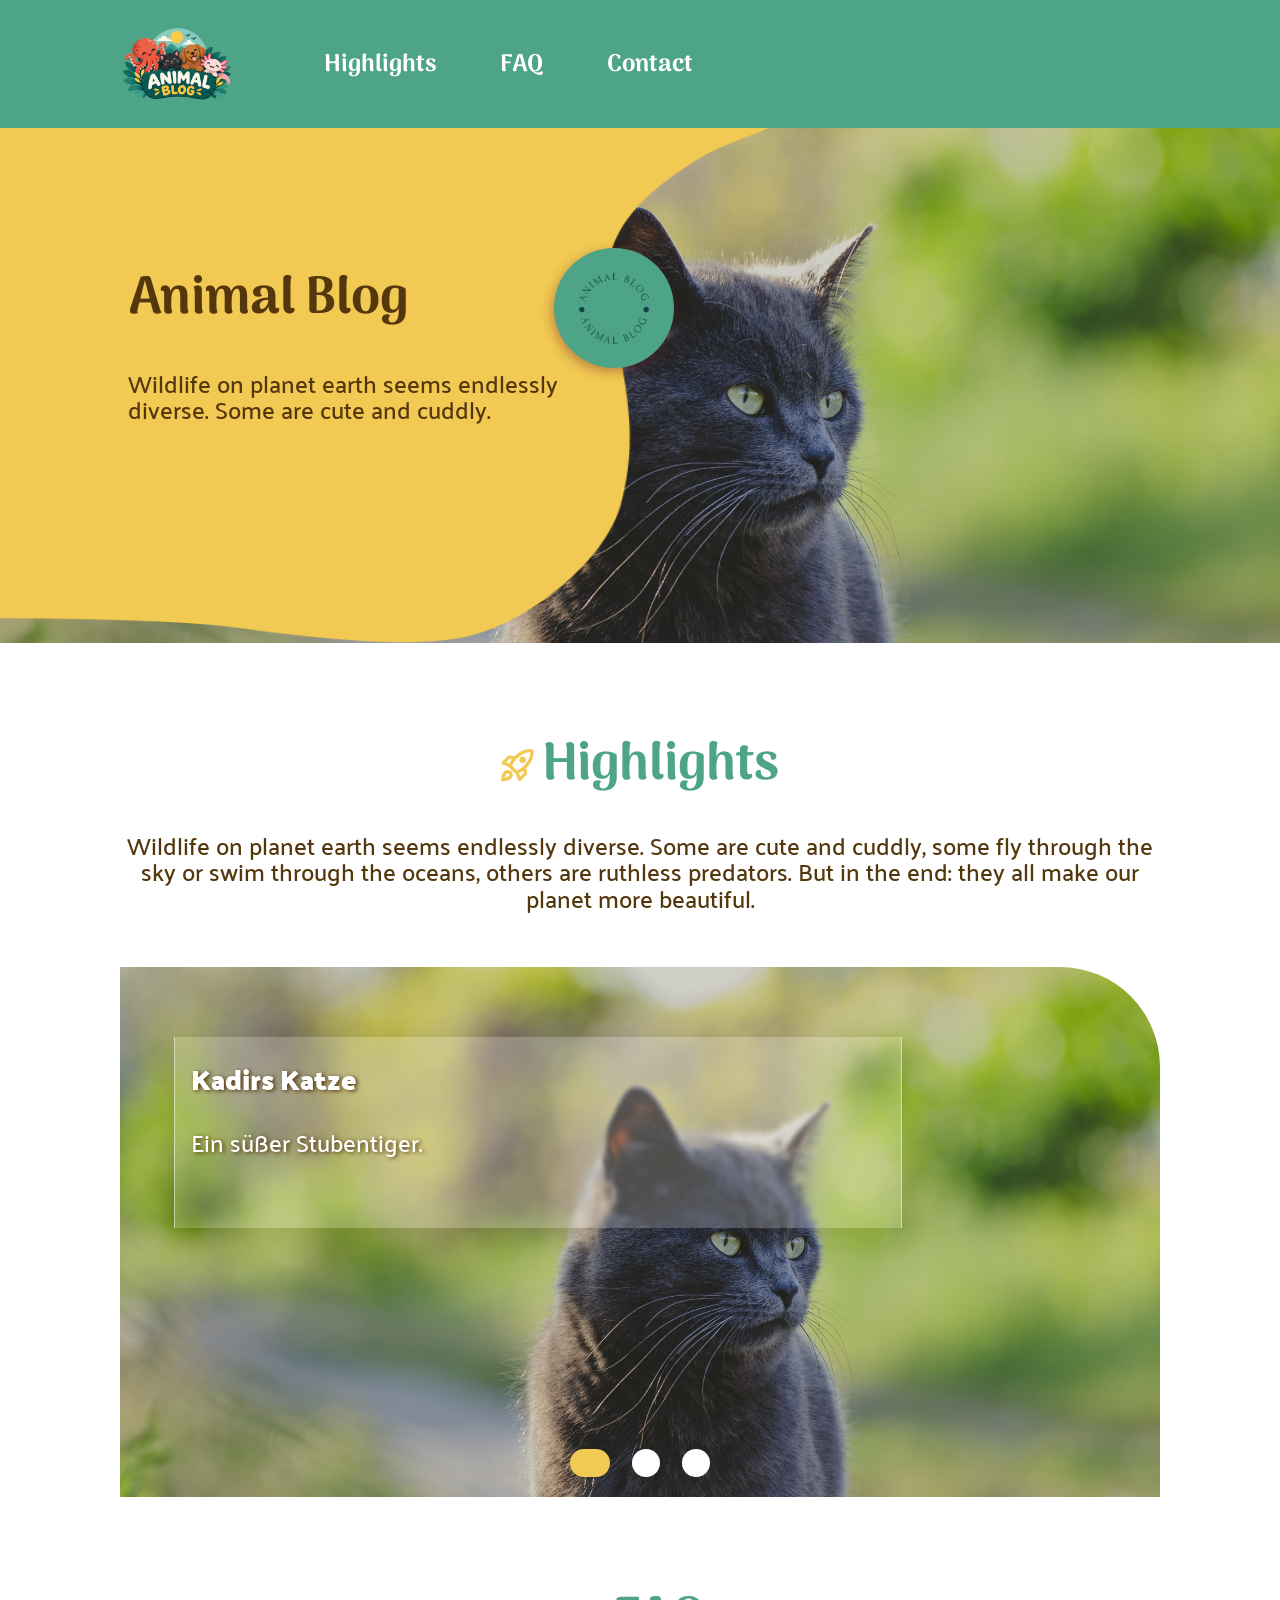
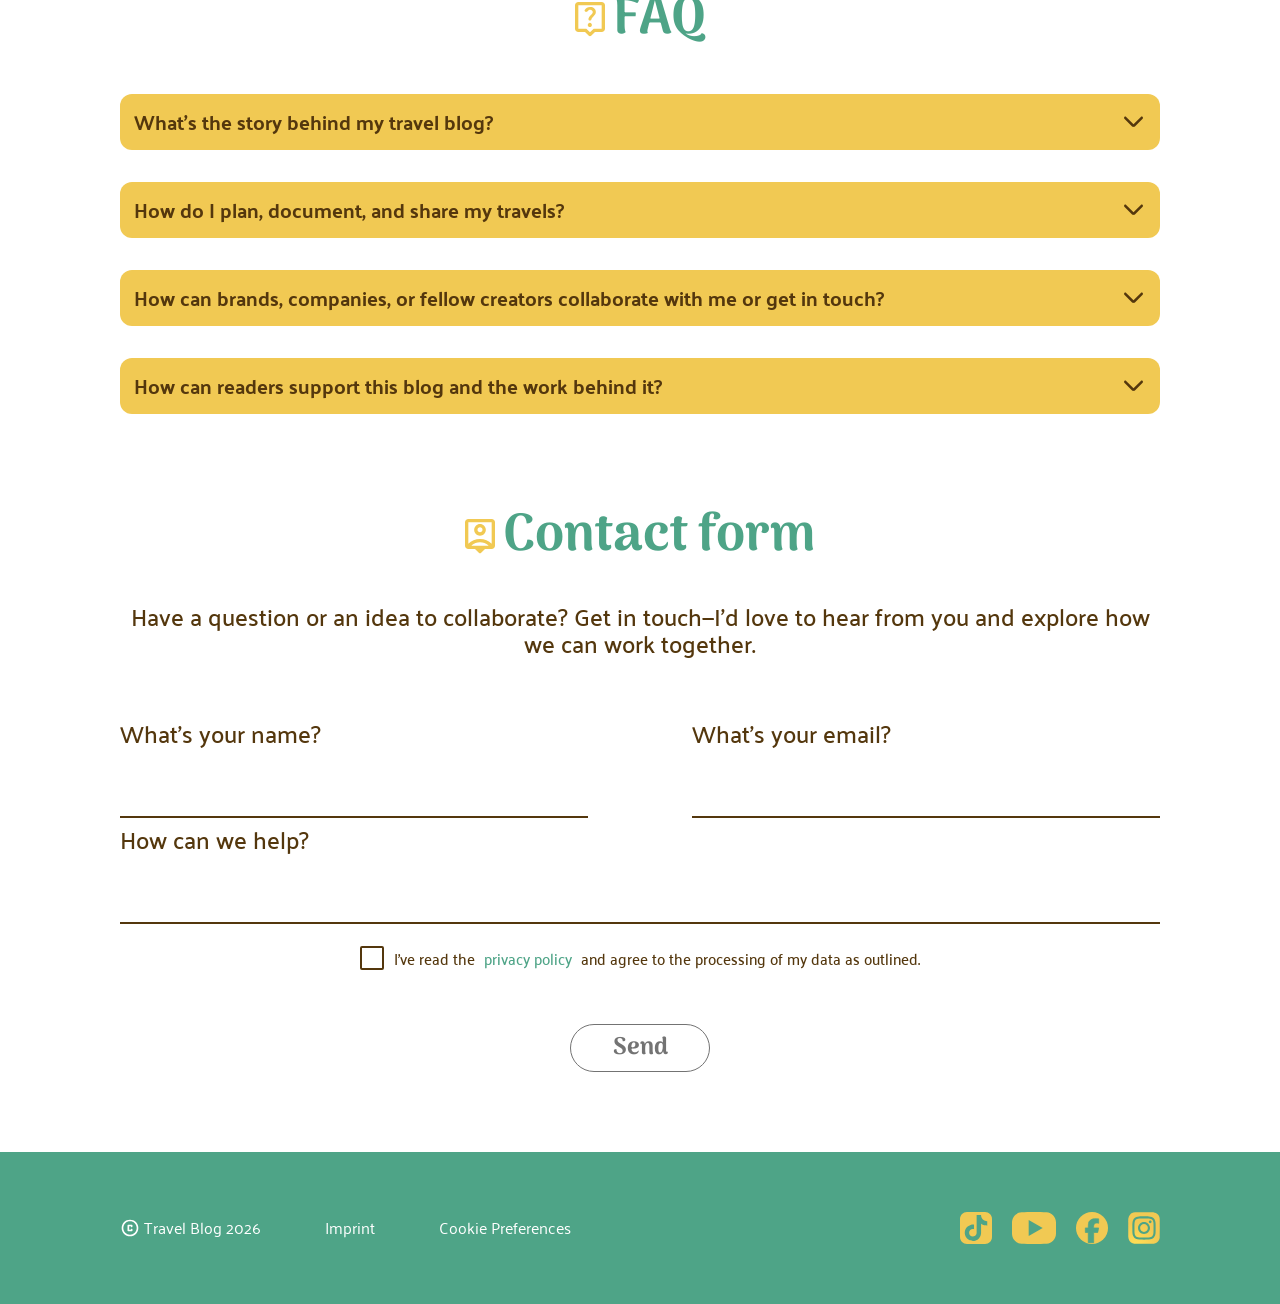
==== index.html @ d35c14b1 "The finished version of the hero section" ====
<!doctype html>
<html lang="en">

<head>
    <meta charset="UTF-8" />
    <meta name="viewport" content="width=device-width, initial-scale=1.0" />
    <title>Animal Blog</title>

    <link rel="stylesheet" href="./css/style.css" />
</head>

<body>
    <header class="site-header">
        <a href="./index.html"><img src="./assets/icons/animal_blog_logo.png" alt="animal_blog_logo" /></a>
        <ul class="header-nav">
            <li class="hover-highlights">
                <a href="#highlights">Highlights</a>
                <img src="./assets/icons/mainheaderhover1.svg" alt="" class="nav-hover-image" />
            </li>
            <li class="hover-faq">
                <a href="#faq">FAQ</a>
                <img src="./assets/icons/mainheaderhover2.svg" alt="" class="nav-hover-image" />
            </li>
            <li class="hover-contact">
                <a href="#contact">Contact</a>
                <img src="./assets/icons/mainheaderhover3.svg" alt="" class="nav-hover-image" />
            </li>
        </ul>
    </header>

   <!-- ==========================================================
   Hero Section (Kapadokya Yazısı ve Katman Düzenlemesi)
   ========================================================== -->
<section class="hero-section">
    <!-- En arka katman: Kedi resmi -->
    <div class="hero-background-image" aria-hidden="true"></div>
    
    <!-- Orta katman: Sarı dalga şekli (Yol hatası giderildi, nokta eklendi) -->
    <img class="hero-shape" src="./assets/icons/vector-16.png" alt="" aria-hidden="true" />

    <!-- Ön katman: Sarı alanın üstüne gelecek Kapadokya Başlık ve Açıklaması -->
    <div class="hero-text">
        <h1 class="hero-title">Animal Blog</h1>
        <p class="hero-description">
          Wildlife on planet earth seems endlessly diverse. Some are cute and cuddly.
        </p>
    </div>

    <div class="hero-badge">
        <img src="./assets/icons/animal-logo-neu.png" alt="Animal Blog" class="badge-logo" />
    </div>
</section>


    <main>
        <section class="slider-section" id="highlights">
            <section class="section-heading">
                <img src="./assets/icons/rocket_launch.svg" alt="Rocket launch icon" />
                <h2>Highlights</h2>
            </section>
            <p>
                Wildlife on planet earth seems endlessly diverse. Some are
                cute and cuddly, some fly through the sky or swim through
                the oceans, others are ruthless predators. But in the end:
                they all make our planet more beautiful.
            </p>
            <section class="slider-image-wrapper">
                <div class="slider">
                    <input type="radio" name="slider" value="kadir" checked />
                    <input type="radio" name="slider" value="paloma" />
                    <input type="radio" name="slider" value="tolga" />

                    <div class="slider-wrapper">
                        <div class="slider-element element-kadir">
                            <img src="./assets/images/cat-landing.jpg" alt="Picture of a cat" />
                            <div class="slider-text-overlay">
                                <h3>Kadirs Katze</h3>
                                <p>Ein süßer Stubentiger.</p>
                            </div>
                        </div>
                        <div class="slider-element element-paloma">
                            <a href="./paloma.html"><img src="./assets/images/octopus-landing.jpg" alt="Picture of an octopus" /></a>
                            <div class="slider-text-overlay">
                                <h3>Palomas Oktopus</h3>
                                <p>Acht Arme voller Persönlichkeit.</p>
                            </div>
                        </div>
                        <div class="slider-element element-tolga">
                            <img src="./assets/images/dog-landing.jpg" alt="Picture of a dog" />
                            <div class="slider-text-overlay">
                                <h3>Tolgas Hund</h3>
                                <p>
                                    Bester Freund des Menschen.
                                    (Platzhalter, du darfst ein anderes Tier
                                    nehmen :D
                                </p>
                            </div>
                        </div>
                    </div>
                </div>
            </section>
        </section>

        <section class="faq-section" id="faq">
            <div class="section-heading">
                <img src="./assets/icons/live_help.svg" alt="FAQ icon" />
                <h2>FAQ</h2>
            </div>
            <div class="faq-summary">
            <details>
                <summary>What’s the story behind my travel blog?</summary>
                <p>Lorem ipsum dolor sit amet consectetur. Egestas a enim vestibulum malesuada.</p>
            </details>

            <details>
                <summary>How do I plan, document, and share my travels?</summary>
                <p>Lorem ipsum dolor sit amet consectetur. Egestas a enim vestibulum malesuada.</p>
            </details>

            <details>
                <summary>How can brands, companies, or fellow creators collaborate with me or get in touch?</summary>
                <p>Lorem ipsum dolor sit amet consectetur. Egestas a enim vestibulum malesuada.</p>
            </details>

            <details>
                <summary>How can readers support this blog and the work behind it?</summary>
                <p>Lorem ipsum dolor sit amet consectetur. Egestas a enim vestibulum malesuada.</p>
            </details>
            </div>
        </section>

        <section class="contact-section" id="contact">
            <section class="section-heading">
                <img src="./assets/icons/person_pin.svg" alt="Rocket launch icon" />
                <h2>Contact form</h2>
            </section>
            <p>
                Have a question or an idea to collaborate? Get in touch—I’d
                love to hear from you and explore how we can work together.
            </p>

            <form class="form">
                <section class="form-neighbours">
                    <div>
                        <label for="name">What's your name?</label>
                        <input id="name" />
                    </div>

                    <div>
                        <label for="email">What's your email?</label>
                        <input id="email" />
                    </div>
                </section>

                <label for="message">How can we help?</label>
                <input id="message" class="message" />

                <div class="checkbox">
                    <input type="checkbox" id="privacy-policy" name="privacy-policy" value="privacy policy" />
                    <label for="privacy-policy">I've read the <a href="">privacy policy</a> and
                        agree to the processing of my data as
                        outlined.</label>
                </div>
                <div class="btn-wrapper btn-form">
                    <button class="btn-default">Send</button>
                </div>
            </form>
        </section>
    </main>

    <footer>
        <div class="green-footer">
            <div class="green-left">
                <p>Imprint</p>
                <p>Cookie Preferences</p>
                <div class="copyright-icon">
                    <img src="./assets/icons/copyright.svg" alt="">
                    <p>Travel Blog 2026</p>
                </div>
            </div>
            <div class="socials-footer">
                <a href="https://www.tiktok.com" target="_blank" rel="noopener noreferrer"><img src="./assets/icons/social_tiktok.svg" alt="TikTok"></a>
                <a href="https://www.youtube.com" target="_blank" rel="noopener noreferrer"><img src="./assets/icons/social_yt.svg" alt="YouTube"></a>
                <a href="https://www.facebook.com" target="_blank" rel="noopener noreferrer"><img src="./assets/icons/social_fb.svg" alt="Facebook"></a>
                <a href="https://www.instagram.com" target="_blank" rel="noopener noreferrer"><img src="./assets/icons/social_ig.svg" alt="Instagram"></a>
        </div>
        </div>
                <div class="yellow-footer">
            <a href="/index.html">
                <img src="./assets/icons/Home_green.svg" alt="home_green" />
            </a>
            <a href="#highlights">
                <img src="./assets/icons/rocket_launch_green.svg" alt="rocket_launch_green" />
            </a>
            <a href="#faq">
                <img src="./assets/icons/live_help_green.svg" alt="live_help_green" />
            </a>
            <a href="#contact">
                <img src="./assets/icons/person_pin_green.svg" alt="person_pin_green" />
            </a>
        </div>
    </footer>
</body>

</html>
---- css/style.css ----
/* ==========================================================
   Fonts
   ========================================================== */

/* arima-regular - latin */
@font-face {
    font-display: swap;
    /* Check https://developer.mozilla.org/en-US/docs/Web/CSS/@font-face/font-display for other options. */
    font-family: "Arima";
    font-style: normal;
    font-weight: 400;
    src: url("/assets/fonts/arima-v7-latin-regular.woff2") format("woff2");
    /* Chrome 36+, Opera 23+, Firefox 39+, Safari 12+, iOS 10+ */
}

/* arima-700 - latin */
@font-face {
    font-display: swap;
    /* Check https://developer.mozilla.org/en-US/docs/Web/CSS/@font-face/font-display for other options. */
    font-family: "Arima";
    font-style: normal;
    font-weight: 700;
    src: url("/assets/fonts/arima-v7-latin-700.woff2") format("woff2");
    /* Chrome 36+, Opera 23+, Firefox 39+, Safari 12+, iOS 10+ */
}

/* palanquin-dark-regular - latin */
@font-face {
    font-display: swap;
    /* Check https://developer.mozilla.org/en-US/docs/Web/CSS/@font-face/font-display for other options. */
    font-family: "Palanquin Dark";
    font-style: normal;
    font-weight: 400;
    src: url("/assets/fonts/palanquin-dark-v17-latin-regular.woff2") format("woff2");
    /* Chrome 36+, Opera 23+, Firefox 39+, Safari 12+, iOS 10+ */
}

/* palanquin-dark-700 - latin */
@font-face {
    font-display: swap;
    /* Check https://developer.mozilla.org/en-US/docs/Web/CSS/@font-face/font-display for other options. */
    font-family: "Palanquin Dark";
    font-style: normal;
    font-weight: 700;
    src: url("/assets/fonts/palanquin-dark-v17-latin-700.woff2") format("woff2");
    /* Chrome 36+, Opera 23+, Firefox 39+, Safari 12+, iOS 10+ */
}

/* palanquin-regular - latin */
@font-face {
    font-display: swap;
    /* Check https://developer.mozilla.org/en-US/docs/Web/CSS/@font-face/font-display for other options. */
    font-family: "Palanquin";
    font-style: normal;
    font-weight: 400;
    src: url("/assets/fonts/palanquin-v17-latin-regular.woff2") format("woff2");
    /* Chrome 36+, Opera 23+, Firefox 39+, Safari 12+, iOS 10+ */
}

/* palanquin-500 - latin */
@font-face {
    font-display: swap;
    /* Check https://developer.mozilla.org/en-US/docs/Web/CSS/@font-face/font-display for other options. */
    font-family: "Palanquin";
    font-style: normal;
    font-weight: 500;
    src: url("/assets/fonts/palanquin-v17-latin-500.woff2") format("woff2");
    /* Chrome 36+, Opera 23+, Firefox 39+, Safari 12+, iOS 10+ */
}

/* palanquin-700 - latin */
@font-face {
    font-display: swap;
    /* Check https://developer.mozilla.org/en-US/docs/Web/CSS/@font-face/font-display for other options. */
    font-family: "Palanquin";
    font-style: normal;
    font-weight: 700;
    src: url("/assets/fonts/palanquin-v17-latin-700.woff2") format("woff2");
    /* Chrome 36+, Opera 23+, Firefox 39+, Safari 12+, iOS 10+ */
}

/* ==========================================================
   CSS for all
   ========================================================== */
:root {
    /* Colours */
    --primary-yellow: rgba(241, 201, 83, 1);
    --primary-green: rgba(78, 164, 135, 1);
    --secondary-brown: rgba(84, 55, 13, 1);
    --secondary-light: rgb(255, 255, 255);
    --secondary-grey: rgba(115, 115, 115, 1);

    /* Fontsizes */
    --h2-mobile: 40px;
    --h3-mobile: 28px;
    --l-mobile: 24px;
    --m-mobile: 20px;
    --s-mobile: 15px;

    --h2-desktop: 52px;

    /* Font faces */
    --h2: Arima;
    --h3: Palanquin Dark;
    --p: Palanquin;

    /* Spacing (delete when not used in end */
    --spacing-xs: 4px;
    --spacing-sm: 8px;
    --spacing-md: 16px;
    --spacing-lg: 24px;
    --spacing-xl: 48px;
}

* {
    box-sizing: border-box;
    margin: 0;
}

html {
    scroll-behavior: smooth;
}

main {
    margin-inline: var(--spacing-md);

    display: flex;
    flex-direction: column;

    max-width: 1440px;
}

/* ==========================================================
   Header Section Tolga
   ========================================================== */
.site-header>a {
    display: flex;
}

.site-header {
    display: flex;
    justify-content: center;
    height: 70px;
    background-color: var(--primary-green);
    padding: 7px 0;
}

.site-header>a>img {
    height: 56px;
}

.header-nav {
    display: none;
}

.header-nav a {
    color: white;
    font-family: var(--h2);
    font-size: var(--l-mobile);
    font-weight: 700;
    text-decoration: none;
}

/* ==========================================================
   Reusable CSS
   ========================================================== */
.section-heading {
    display: flex;
    justify-content: center;
    gap: var(--spacing-sm);

    width: 100%;
    padding-top: 80px;
}

.section-heading h2 {
    font-family: var(--h2);
    font-size: var(--h2-mobile);
    color: var(--primary-green);
}

.btn-default {
    background-color: var(--primary-green);
    height: 48px;

    color: var(--primary-yellow);
    font-family: var(--h2);
    font-size: var(--l-mobile);
    font-weight: 700;
    letter-spacing: 5%;

    border-radius: 40px;
    border: none;
    padding: 0 20px;

    cursor: pointer;
}

/* ==========================================================
   Hero Section Kadir
   ========================================================== */

.hero-section {
    position: relative;
    height: 300px;
    /* Mobilde çok yüksek olmaması için düşürüldü */
    margin-inline: auto;
    overflow: hidden;
    background-color: #f4f4f4;
    /* Resim yüklenene kadar görünürlük testi için gri arka plan */
}

.hero-background-image {
    position: absolute;
    inset: 0;
    background: url('../assets/images/cat-landing.jpg') center / cover no-repeat;
    /* Yol güncellendi */
    z-index: 1;
}

.hero-badge {
    position: absolute;
    top: 50%;
    /* Mobilde dikeyde tam ortalamak için */
    left: 50%;
    /* Mobilde yatayda tam ortalamak için */
    transform: translate(-50%, -50%);
    width: 140px;
    /* Biraz daha belirgin yapıldı */
    height: 140px;
    background-color: var(--primary-green);
    border-radius: 50%;
    display: flex;
    justify-content: center;
    align-items: center;
    box-shadow: -2px 4px 10.8px 0px rgba(0, 0, 0, 0.2);
    z-index: 10;
}

.hero-shape {
    position: absolute;
   
    width: 60%;
    height: 100%;
    z-index: 2;
}


.hero-text {
    display: none;
    /* Mobilde gizli kalma kuralı korundu */
    position: absolute;
    top: 27%;
    /* Yukarıdan hizalama ölçüsü */
    left: 7%;
    /* Soldan hizalama ölçüsü */
    width: 28%;
    /* Genişlik ölçüsü */
    z-index: 5;
    /* z-index: 2 değeri, sarı şeklin (z-index: 1) üstüne çıkması için 5 yapıldı */
}

.hero-title {
    font-family: var(--h2);
    font-size: clamp(28px, 3.6vw, var(--h2-desktop));
    font-weight: 700;
    color: var(--secondary-brown);
}

.hero-description {
    font-family: var(--p);
    font-size: clamp(14px, 1.94vw, 28px);
    font-weight: 500;
    line-height: 110%;
    color: var(--secondary-brown);
}

.hero-badge {
    position: absolute;
    top: 140px;
    left: 45%;
    transform: translate(-50%, -50%);
    width: 120px;
    height: 120px;
    background-color: var(--primary-green);
    border-radius: 50%;
    display: flex;
    justify-content: center;
    align-items: center;
    box-shadow: -2px 4px 10.8px 0px rgba(116, 33, 40, 0.4);
    z-index: 10;
}

.badge-logo {
    position: absolute;
    width: 65%;
    /* %31 çok küçüktü, kutuyu güzel kaplasın diye %65 yapıldı */
    height: 65%;
    /* Logonun basık durmaması için yükseklik eşitlendi */
    object-fit: contain;
    /* Logonun sünmesi/bozulması engellendi */
    border-radius: 50%;
    mix-blend-mode: multiply;

    animation-name: animaldrehen;
    animation-duration: 75s;
    animation-iteration-count: infinite;
    animation-timing-function: linear;
}

@keyframes animaldrehen {
    from {
        transform: rotate(0deg);
    }

    to {
        transform: rotate(360deg);
    }
}

/* ==========================================================
   Hero Section Kadir ENDE
   ========================================================== */



/* ==========================================================
   Slider Section
   ========================================================== */
.slider-section>p {
    display: none;
}

.slider-section {
    display: flex;
    flex-direction: column;
    gap: 32px;
}

.slider-image-wrapper {
    position: relative;
}

.slider {
    position: relative;

    width: 100%;
    height: 530px;

    display: flex;
    justify-content: center;
    align-items: flex-end;
    gap: 22px;

    overflow: hidden;
}

.slider input {
    z-index: 2;

    appearance: none;
    -webkit-appearance: none;
    width: 28px;
    height: 28px;
    border-radius: 50%;
    background-color: var(--secondary-light);
    cursor: pointer;

    margin-bottom: 20px;
}

.slider input:checked {
    background-color: var(--primary-yellow);
    width: 40px;
    border-radius: 20px;
}

.slider-wrapper {
    width: 300%;
    height: 100%;

    position: absolute;
    display: flex;

    transition: all 1s ease-in-out;
}

.slider-element {
    position: relative;

    width: calc(100% / 3);
    height: 100%;
}

.slider-text-overlay {
    margin: var(--spacing-md);

    position: absolute;
    top: 80px;
    left: 0;
    right: 0;
    padding: 16px;
    z-index: 2;

    background: rgba(255, 255, 255, 0.2);
    box-shadow: 0 4px 30px rgba(0, 0, 0, 0.1);
    backdrop-filter: blur(2px);
    -webkit-backdrop-filter: blur(2px);
    border-inline: solid 1px rgba(255, 255, 255, 0.5);

    color: var(--secondary-light);
    text-shadow: 2px 1px 4px var(--secondary-brown);
}

.slider-text-overlay h3 {
    font-family: var(--h3);
    font-size: var(--h3-mobile);
}

.slider-text-overlay p {
    font-family: var(--p);
    font-size: var(--m-mobile);
}

.slider-element img {
    width: 100%;
    height: 100%;
    object-fit: cover;
    display: block;

    border-top-right-radius: 100px;
}

.slider input[value="paloma"]:checked~.slider-wrapper {
    transform: translateX(0);
}

.slider input[value="kadir"]:checked~.slider-wrapper {
    transform: translateX(calc(100% / 3));
}

.slider input[value="tolga"]:checked~.slider-wrapper {
    transform: translateX(calc(-100% / 3));
}

/* ==========================================================
   FAQ Section Tolga
   ========================================================== */

.faq-section {
    display: flex;
    flex-direction: column;
    justify-content: space-between;
    gap: 32px;
}

.faq-summary {
    display: flex;
    flex-direction: column;
    gap: var(--spacing-md);
}

.faq-summary details {
    padding: 16px 14px;
    border-radius: 12px;
    background: var(--primary-yellow);
    font-family: var(--p);
}

.faq-summary summary {
    display: flex;
    justify-content: space-between;
    gap: 8px;
    cursor: pointer;
    list-style: none;
    color: var(--secondary-brown);
    font-size: 16px;
    font-weight: 700;
    line-height: 120%;
}

.faq-section summary::after {
    content: "";
    display: block;
    flex-shrink: 0;
    width: 24px;
    height: 24px;
    background: url("/assets/icons/arrow_forward_ios.svg") no-repeat center;
    transform: rotate(180deg);
    transition: 0.5s;
}

.faq-section details[open] summary::after {
    transform: none;
}

.faq-section p {
    margin: 8px 0;
    padding: 4px 10px;
    border-radius: 5px;
    background: white;
    color: var(--secondary-brown);
    font-size: 16px;
    font-weight: 500;
    line-height: 120%;
}

/* ==========================================================
   Contact form Section
   ========================================================== */
.contact-section p {
    display: none;
}

.form {
    position: relative;
    display: flex;
    flex-direction: column;

    margin-bottom: 80px;
}

.form label {
    display: block;

    color: var(--secondary-brown);
    font-family: var(--p);
    font-size: var(--l-mobile);
    font-weight: 500;
}

.form input {
    width: 100%;
    padding: 10px;
    box-sizing: border-box;
    background: none;
    outline: none;
    resize: none;
    border: 0;
    transition: all 0.3s;
    border-bottom: 2px solid var(--secondary-brown);

    color: var(--primary-green);
    font-family: var(--p);
    font-size: var(--l-mobile);
    font-weight: 500;
}

.form input.message {
    font-weight: 400;
}

.checkbox {
    display: flex;
    align-items: flex-start;
    gap: 10px;
    padding: 20px 0;
}

.checkbox input[type="checkbox"] {
    appearance: none;
    -webkit-appearance: none;

    position: relative;

    width: 20px;
    height: 20px;
    border: 2px solid var(--secondary-brown);
    border-radius: 2px;
    flex-shrink: 0;
    cursor: pointer;

    margin-top: 2px;
}

.checkbox label {
    font-family: var(--p);
    font-size: var(--s-mobile);
    color: var(--secondary-brown);
    line-height: 1.5;
}

.checkbox label a {
    color: var(--primary-green);
    text-decoration: none;
    padding-inline: 5px;
}

.checkbox input:hover {
    background-color: var(--primary-yellow);
}

.checkbox input:checked {
    background-color: var(--primary-green);
    border: none;
}

.checkbox input[type="checkbox"]:checked::after {
    content: "";
    position: absolute;
    left: 5px;
    top: 2px;
    width: 6px;
    height: 11px;
    border: solid var(--primary-yellow);
    border-width: 0 2px 2px 0;
    transform: rotate(45deg);
}

.btn-wrapper {
    display: flex;
    justify-content: center;
}

.btn-wrapper button {
    width: 140px;
}

.form:not(:has(#privacy-policy:checked)) button {
    background-color: white;
    color: var(--secondary-grey);
    border: 1px solid var(--secondary-grey);
    text-shadow: none;
    box-shadow: none;

    pointer-events: none;
}

.form button:hover {
    text-shadow: -2px 2px 4px rgba(0, 0, 0, 0.25);
    box-shadow: 0 4px 4px rgba(78, 164, 135, 0.3);
}

/* ==========================================================
   Footer Section Tolga
   ========================================================== */
footer {
    padding-bottom: 90px;
}

.green-footer {
    display: flex;
    justify-content: space-between;
    align-items: end;
    gap: 16px;
    min-height: 134px;
    padding: 30px var(--spacing-lg);
    background-color: var(--primary-green);
    color: white;
    font-family: var(--p);
    font-size: 16px;
    font-weight: 400;
    line-height: 120%;
}

.green-left {
    display: flex;
    flex-direction: column;
    gap: 8px;
}

.copyright-icon {
    display: flex;
    gap: 4px;
}

.socials-footer {
    display: flex;
    flex-shrink: 0;
    gap: 16px;
    height: var(--l-mobile);
}

.yellow-footer {
    position: fixed;
    bottom: 0;
    left: 0;
    right: 0;
    z-index: 10;
    display: flex;
    justify-content: space-between;
    align-items: center;
    gap: 8px;
    height: 90px;
    padding: var(--spacing-lg) 25px;
    background-color: var(--primary-yellow);
}

.yellow-footer img {
    width: 40px;
}

/* ==========================================================
   Mediaqueries
   ========================================================== */

@media (min-width: 788px) {
    main {
        padding-inline: 120px;
    }

    .section-heading h2 {
        font-size: var(--h2-desktop);
    }


    .site-header {
        justify-content: flex-start;
        align-items: center;
        gap: clamp(2rem, 7vw, 6.25rem);
        height: 128px;
        padding: 7px min(10vw, 120px);
    }

    .site-header>a>img {
        height: clamp(3.5rem, 6vw, 4.75rem);
    }

    .header-nav {
        display: flex;
        align-self: center;
        gap: clamp(1.5rem, 5vw, 4.5rem);
        padding: 0;
        list-style: none;
    }

    .header-nav a {
        display: block;
        font-size: clamp(1.125rem, 2vw, 1.5rem);
    }

    .header-nav a:active {
        color: var(--primary-yellow);
    }

    .header-nav li {
        position: relative;
    }

    .nav-hover-image {
        display: none;
        position: absolute;
        width: 100%;
        pointer-events: none;
    }

    .hover-highlights .nav-hover-image {
        top: 50%;
        left: 0;
    }

    .hover-faq .nav-hover-image {
        top: 70%;
        left: 0;
    }

    .hover-contact .nav-hover-image {
        top: 70%;
        left: 0;
    }


    .header-nav li:hover .nav-hover-image {
        display: block;
    }

    .slider-section {
        gap: 0;
    }

    .slider-section p,
    .contact-section p {
        display: block;

        margin: 24px 0 56px;

        font-family: var(--p);
        font-size: var(--l-mobile);
        font-weight: 500;
        text-align: center;
        line-height: 110.00000000000001%;
        color: var(--secondary-brown);
    }

    .slider-text-overlay {
        width: 70%;
        top: 54px;
        left: 38px;
    }

    .slider-text-overlay p {
        color: var(--secondary-light);
        text-align: start;
    }

    .faq-summary {
        gap: 32px;
    }

    .faq-summary summary {
        width: 100%;
        font-size: 20px;
    }

    .form-neighbours {
        display: flex;
        gap: 10%;
    }

    .form-neighbours div {
        width: 45%;

        flex: 1;
    }

    .form label {
        padding: 0;
    }

    .checkbox {
        justify-content: center;
    }

    .checkbox label {
        line-height: initial;
    }

    .btn-wrapper {
        padding-top: 32px;
    }

    .hero-section {
        height: 515px;
    }


     .hero-text {
        display: block;
        position: absolute;
        top: 25%;
        left: 10%;         
        width: 40%; 
        z-index: 5; 
    }

    .hero-badge {
        position: absolute;
        top: 35%; 
        left: 48%;
        transform: translate(-50%, -50%);
        z-index: 10;
    }

    .hero-title {
        font-family: var(--h2);       /* Arima */
        font-size: var(--h2-desktop); /* 52px */
        color: var(--secondary-brown);
        margin-bottom: 28px;          /* Başlık ile altındaki yazı arasındaki boşluk */
        font-weight: 700;
    }
.hero-description {
        font-family: var(--p);        /* Palanquin */
        font-size: var(--l-mobile);   /* 24px - Projenize göre masaüstü açıklama boyutu */
        color: var(--secondary-brown);
        font-weight: 500;
        line-height: 110%;            /* Gönderdiğiniz ilk mobil kodlardaki standart oran */
    }


    footer {
        padding-bottom: 0;
    }

    .green-footer {
        align-items: center;
        height: 152px;
        padding: 60px min(10vw, 120px);
    }

    .green-left {
        flex-direction: row;
        align-items: center;
        gap: clamp(2rem, 5vw, 4.5rem);
    }

    .copyright-icon {
        order: -1;
        align-items: center;
    }

    .socials-footer {
        gap: 20px;
        height: 32px;
    }

    .socials-footer img {
        height: 32px;
    }

    .yellow-footer {
        display: none;
    }
}

@media (min-width: 1200px) {
    main {
        max-width: 1440px;
        margin-inline: auto;
    }

    .form-neighours {
        display: flex;
        gap: 100px
    }

    .form-neighours div {
        width: 50%;
    }

    @media (min-width: 1440px) {
        .site-header {
            padding: 7px calc(50% - 600px);
        }

        .green-footer {
            padding: 60px calc(50% - 600px);
        }
    }
}
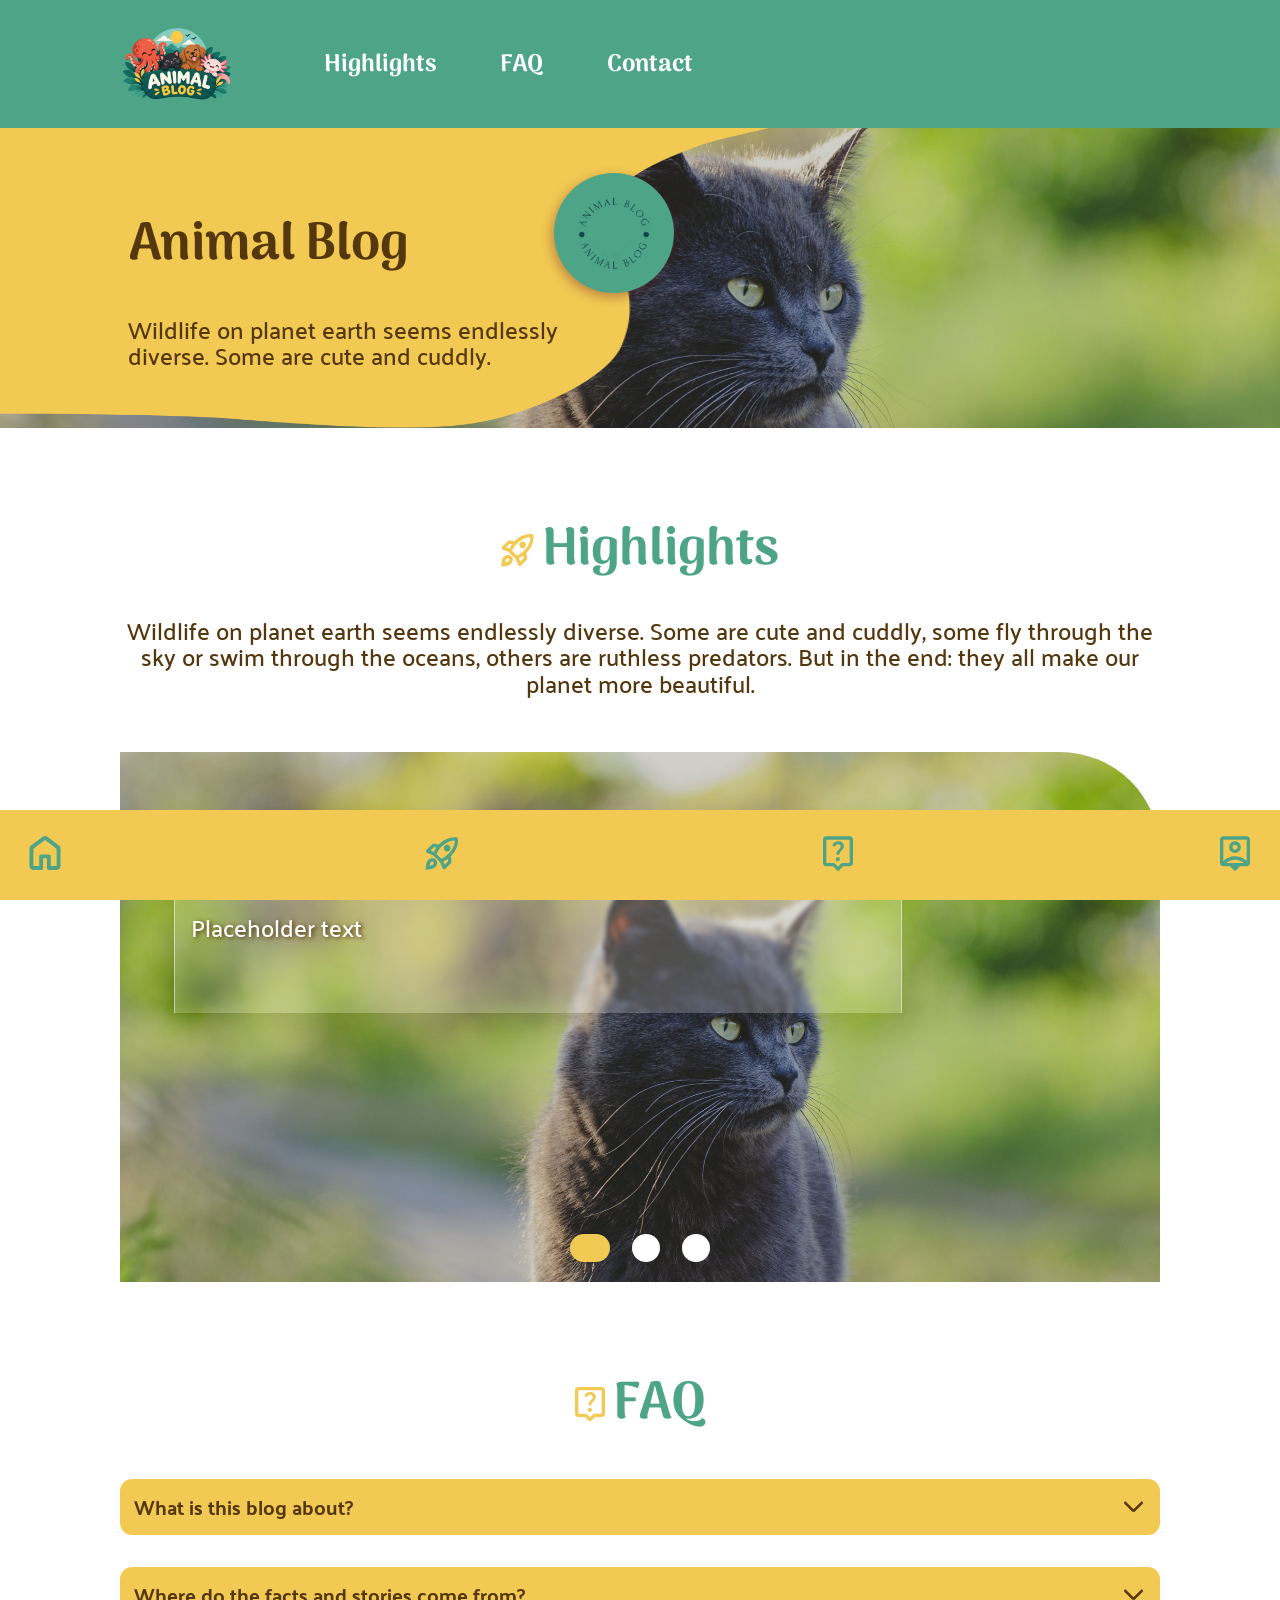
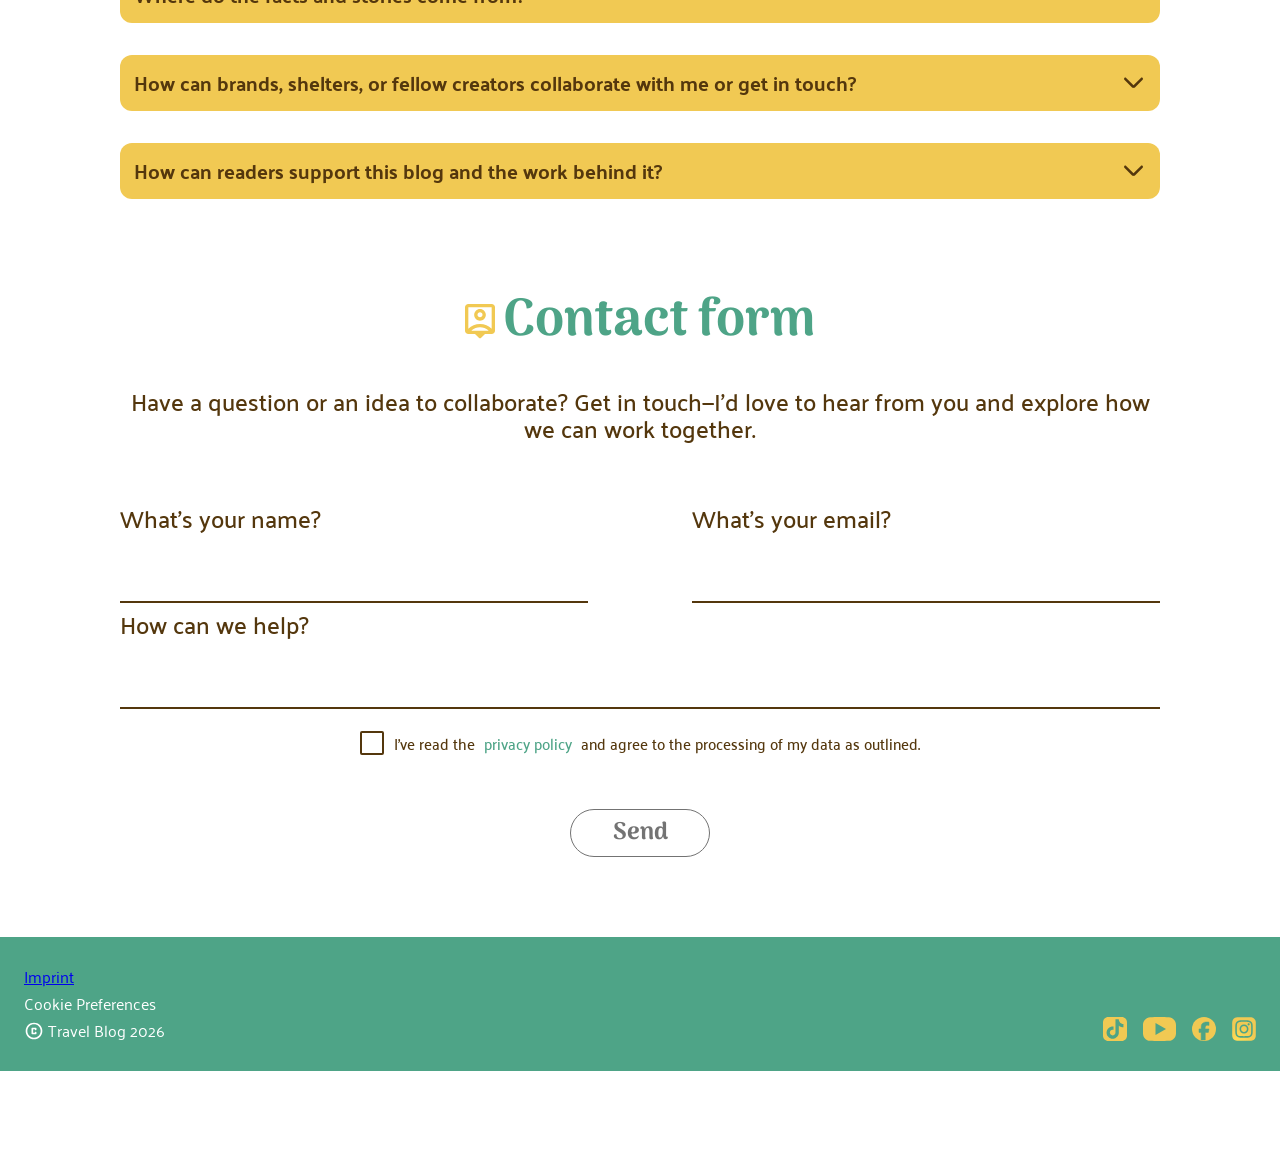
==== commit f62aa499: "Merge branch 'master' of https://github.com/Octopuzzled/animal-blog" ====
--- a/index.html
+++ b/index.html
@@ -1,32 +1,47 @@
 <!doctype html>
 <html lang="en">
-
-<head>
-    <meta charset="UTF-8" />
-    <meta name="viewport" content="width=device-width, initial-scale=1.0" />
-    <title>Animal Blog</title>
-
-    <link rel="stylesheet" href="./css/style.css" />
-</head>
-
-<body>
-    <header class="site-header">
-        <a href="./index.html"><img src="./assets/icons/animal_blog_logo.png" alt="animal_blog_logo" /></a>
-        <ul class="header-nav">
-            <li class="hover-highlights">
-                <a href="#highlights">Highlights</a>
-                <img src="./assets/icons/mainheaderhover1.svg" alt="" class="nav-hover-image" />
-            </li>
-            <li class="hover-faq">
-                <a href="#faq">FAQ</a>
-                <img src="./assets/icons/mainheaderhover2.svg" alt="" class="nav-hover-image" />
-            </li>
-            <li class="hover-contact">
-                <a href="#contact">Contact</a>
-                <img src="./assets/icons/mainheaderhover3.svg" alt="" class="nav-hover-image" />
-            </li>
-        </ul>
-    </header>
+    <head>
+        <meta charset="UTF-8" />
+        <meta name="viewport" content="width=device-width, initial-scale=1.0" />
+        <title>Animal Blog</title>
+
+        <link rel="stylesheet" href="./css/style.css" />
+    </head>
+
+    <body>
+        <header class="site-header">
+            <a href="./index.html"
+                ><img
+                    src="./assets/icons/animal_blog_logo.png"
+                    alt="animal_blog_logo"
+            /></a>
+            <ul class="header-nav">
+                <li class="hover-highlights">
+                    <a href="#highlights">Highlights</a>
+                    <img
+                        src="./assets/icons/mainheaderhover1.svg"
+                        alt=""
+                        class="nav-hover-image"
+                    />
+                </li>
+                <li class="hover-faq">
+                    <a href="#faq">FAQ</a>
+                    <img
+                        src="./assets/icons/mainheaderhover2.svg"
+                        alt=""
+                        class="nav-hover-image"
+                    />
+                </li>
+                <li class="hover-contact">
+                    <a href="#contact">Contact</a>
+                    <img
+                        src="./assets/icons/mainheaderhover3.svg"
+                        alt=""
+                        class="nav-hover-image"
+                    />
+                </li>
+            </ul>
+        </header>
 
    <!-- ==========================================================
    Hero Section (Kapadokya Yazısı ve Katman Düzenlemesi)
@@ -52,154 +67,249 @@
 </section>
 
 
-    <main>
-        <section class="slider-section" id="highlights">
-            <section class="section-heading">
-                <img src="./assets/icons/rocket_launch.svg" alt="Rocket launch icon" />
-                <h2>Highlights</h2>
-            </section>
-            <p>
-                Wildlife on planet earth seems endlessly diverse. Some are
-                cute and cuddly, some fly through the sky or swim through
-                the oceans, others are ruthless predators. But in the end:
-                they all make our planet more beautiful.
-            </p>
-            <section class="slider-image-wrapper">
-                <div class="slider">
-                    <input type="radio" name="slider" value="kadir" checked />
-                    <input type="radio" name="slider" value="paloma" />
-                    <input type="radio" name="slider" value="tolga" />
-
-                    <div class="slider-wrapper">
-                        <div class="slider-element element-kadir">
-                            <img src="./assets/images/cat-landing.jpg" alt="Picture of a cat" />
-                            <div class="slider-text-overlay">
-                                <h3>Kadirs Katze</h3>
-                                <p>Ein süßer Stubentiger.</p>
+        <main>
+            <section class="slider-section" id="highlights">
+                <section class="section-heading">
+                    <img
+                        src="./assets/icons/rocket_launch.svg"
+                        alt="Rocket launch icon"
+                    />
+                    <h2>Highlights</h2>
+                </section>
+                <p>
+                    Wildlife on planet earth seems endlessly diverse. Some are
+                    cute and cuddly, some fly through the sky or swim through
+                    the oceans, others are ruthless predators. But in the end:
+                    they all make our planet more beautiful.
+                </p>
+                <section class="slider-image-wrapper">
+                    <div class="slider">
+                        <input
+                            type="radio"
+                            name="slider"
+                            value="kadir"
+                            checked
+                        />
+                        <input type="radio" name="slider" value="paloma" />
+                        <input type="radio" name="slider" value="tolga" />
+
+                        <div class="slider-wrapper">
+                            <div class="slider-element element-kadir">
+                                <img
+                                    src="./assets/images/cat-landing.jpg"
+                                    alt="Picture of a cat"
+                                />
+                                <div class="slider-text-overlay">
+                                    <h3>Kadirs Cat</h3>
+                                    <p>Placeholder text</p>
+                                </div>
                             </div>
-                        </div>
-                        <div class="slider-element element-paloma">
-                            <a href="./paloma.html"><img src="./assets/images/octopus-landing.jpg" alt="Picture of an octopus" /></a>
-                            <div class="slider-text-overlay">
-                                <h3>Palomas Oktopus</h3>
-                                <p>Acht Arme voller Persönlichkeit.</p>
+                            <div class="slider-element element-paloma">
+                                <a href="./paloma.html"
+                                    ><img
+                                        src="./assets/images/octopus-landing.jpg"
+                                        alt="Picture of an octopus"
+                                /></a>
+                                <div class="slider-text-overlay">
+                                    <h3>Palomas Octopus</h3>
+                                    <p>
+                                        Three hearts, blue blood, and brains in
+                                        its arms. Meet the ocean's cleverest
+                                        escape artist.
+                                    </p>
+                                </div>
                             </div>
-                        </div>
-                        <div class="slider-element element-tolga">
-                            <img src="./assets/images/dog-landing.jpg" alt="Picture of a dog" />
-                            <div class="slider-text-overlay">
-                                <h3>Tolgas Hund</h3>
-                                <p>
-                                    Bester Freund des Menschen.
-                                    (Platzhalter, du darfst ein anderes Tier
-                                    nehmen :D
-                                </p>
+                            <div class="slider-element element-tolga">
+                                <a href="./tolga.html"
+                                    ><img
+                                        src="./assets/images/dog-landing.jpg"
+                                        alt="Picture of a dog"
+                                /></a>
+                                <div class="slider-text-overlay">
+                                    <h3>Tolgas Dog</h3>
+                                    <p>
+                                        Discover the world of dogs, from playful
+                                        puppies to loyal companions. Learn about
+                                        their breeds, habits, and everything
+                                        that makes them special!
+                                    </p>
+                                </div>
                             </div>
                         </div>
                     </div>
+                </section>
+            </section>
+
+            <section class="faq-section" id="faq">
+                <div class="section-heading">
+                    <img src="./assets/icons/live_help.svg" alt="FAQ icon" />
+                    <h2>FAQ</h2>
+                </div>
+                <div class="faq-summary">
+                    <details>
+                        <summary>What is this blog about?</summary>
+                        <p>
+                            This blog is about animals in all their variety:
+                            pets, wildlife and everything in between. You will
+                            find personal stories, surprising facts and
+                            practical tips from people who love animals.
+                        </p>
+                    </details>
+
+                    <details>
+                        <summary>
+                            Where do the facts and stories come from?
+                        </summary>
+                        <p>
+                            Stories come from our own experiences with animals.
+                            Facts are checked against reliable sources such as
+                            scientific studies and conservation organisations
+                            before we publish them.
+                        </p>
+                    </details>
+
+                    <details>
+                        <summary>
+                            How can brands, shelters, or fellow creators
+                            collaborate with me or get in touch?
+                        </summary>
+                        <p>
+                            We are open to collaborations with animal shelters,
+                            conservation projects, brands and other creators.
+                            Send a message through the contact form below, or
+                            suggest an animal or topic you would like to read
+                            about.
+                        </p>
+                    </details>
+
+                    <details>
+                        <summary>
+                            How can readers support this blog and the work
+                            behind it?
+                        </summary>
+                        <p>
+                            Share posts with friends, follow us on social media
+                            and tell us what you would like to see next. If you
+                            can, also support your local animal shelter or a
+                            conservation project.
+                        </p>
+                    </details>
                 </div>
             </section>
-        </section>
-
-        <section class="faq-section" id="faq">
-            <div class="section-heading">
-                <img src="./assets/icons/live_help.svg" alt="FAQ icon" />
-                <h2>FAQ</h2>
-            </div>
-            <div class="faq-summary">
-            <details>
-                <summary>What’s the story behind my travel blog?</summary>
-                <p>Lorem ipsum dolor sit amet consectetur. Egestas a enim vestibulum malesuada.</p>
-            </details>
-
-            <details>
-                <summary>How do I plan, document, and share my travels?</summary>
-                <p>Lorem ipsum dolor sit amet consectetur. Egestas a enim vestibulum malesuada.</p>
-            </details>
-
-            <details>
-                <summary>How can brands, companies, or fellow creators collaborate with me or get in touch?</summary>
-                <p>Lorem ipsum dolor sit amet consectetur. Egestas a enim vestibulum malesuada.</p>
-            </details>
-
-            <details>
-                <summary>How can readers support this blog and the work behind it?</summary>
-                <p>Lorem ipsum dolor sit amet consectetur. Egestas a enim vestibulum malesuada.</p>
-            </details>
-            </div>
-        </section>
-
-        <section class="contact-section" id="contact">
-            <section class="section-heading">
-                <img src="./assets/icons/person_pin.svg" alt="Rocket launch icon" />
-                <h2>Contact form</h2>
+
+            <section class="contact-section" id="contact">
+                <section class="section-heading">
+                    <img
+                        src="./assets/icons/person_pin.svg"
+                        alt="Rocket launch icon"
+                    />
+                    <h2>Contact form</h2>
+                </section>
+                <p>
+                    Have a question or an idea to collaborate? Get in touch—I’d
+                    love to hear from you and explore how we can work together.
+                </p>
+
+                <form class="form">
+                    <section class="form-neighbours">
+                        <div>
+                            <label for="name">What's your name?</label>
+                            <input id="name" />
+                        </div>
+
+                        <div>
+                            <label for="email">What's your email?</label>
+                            <input id="email" />
+                        </div>
+                    </section>
+
+                    <label for="message">How can we help?</label>
+                    <input id="message" class="message" />
+
+                    <div class="checkbox">
+                        <input
+                            type="checkbox"
+                            id="privacy-policy"
+                            name="privacy-policy"
+                            value="privacy policy"
+                        />
+                        <label for="privacy-policy"
+                            >I've read the <a href="">privacy policy</a> and
+                            agree to the processing of my data as
+                            outlined.</label
+                        >
+                    </div>
+                    <div class="btn-wrapper btn-form">
+                        <button class="btn-default">Send</button>
+                    </div>
+                </form>
             </section>
-            <p>
-                Have a question or an idea to collaborate? Get in touch—I’d
-                love to hear from you and explore how we can work together.
-            </p>
-
-            <form class="form">
-                <section class="form-neighbours">
-                    <div>
-                        <label for="name">What's your name?</label>
-                        <input id="name" />
+        </main>
+
+        <footer>
+            <div class="green-footer">
+                <div class="green-left">
+                    <a href="./imprint.html">Imprint</a>
+                    <p>Cookie Preferences</p>
+                    <div class="copyright-icon">
+                        <img src="./assets/icons/copyright.svg" alt="" />
+                        <p>Travel Blog 2026</p>
                     </div>
-
-                    <div>
-                        <label for="email">What's your email?</label>
-                        <input id="email" />
-                    </div>
-                </section>
-
-                <label for="message">How can we help?</label>
-                <input id="message" class="message" />
-
-                <div class="checkbox">
-                    <input type="checkbox" id="privacy-policy" name="privacy-policy" value="privacy policy" />
-                    <label for="privacy-policy">I've read the <a href="">privacy policy</a> and
-                        agree to the processing of my data as
-                        outlined.</label>
                 </div>
-                <div class="btn-wrapper btn-form">
-                    <button class="btn-default">Send</button>
-                </div>
-            </form>
-        </section>
-    </main>
-
-    <footer>
-        <div class="green-footer">
-            <div class="green-left">
-                <p>Imprint</p>
-                <p>Cookie Preferences</p>
-                <div class="copyright-icon">
-                    <img src="./assets/icons/copyright.svg" alt="">
-                    <p>Travel Blog 2026</p>
+                <div class="socials-footer">
+                    <a
+                        href="https://www.tiktok.com"
+                        target="_blank"
+                        rel="noopener noreferrer"
+                        ><img
+                            src="./assets/icons/social_tiktok.svg"
+                            alt="TikTok"
+                    /></a>
+                    <a
+                        href="https://www.youtube.com"
+                        target="_blank"
+                        rel="noopener noreferrer"
+                        ><img src="./assets/icons/social_yt.svg" alt="YouTube"
+                    /></a>
+                    <a
+                        href="https://www.facebook.com"
+                        target="_blank"
+                        rel="noopener noreferrer"
+                        ><img src="./assets/icons/social_fb.svg" alt="Facebook"
+                    /></a>
+                    <a
+                        href="https://www.instagram.com"
+                        target="_blank"
+                        rel="noopener noreferrer"
+                        ><img
+                            src="./assets/icons/social_ig.svg"
+                            alt="Instagram"
+                    /></a>
                 </div>
             </div>
-            <div class="socials-footer">
-                <a href="https://www.tiktok.com" target="_blank" rel="noopener noreferrer"><img src="./assets/icons/social_tiktok.svg" alt="TikTok"></a>
-                <a href="https://www.youtube.com" target="_blank" rel="noopener noreferrer"><img src="./assets/icons/social_yt.svg" alt="YouTube"></a>
-                <a href="https://www.facebook.com" target="_blank" rel="noopener noreferrer"><img src="./assets/icons/social_fb.svg" alt="Facebook"></a>
-                <a href="https://www.instagram.com" target="_blank" rel="noopener noreferrer"><img src="./assets/icons/social_ig.svg" alt="Instagram"></a>
-        </div>
-        </div>
-                <div class="yellow-footer">
-            <a href="/index.html">
-                <img src="./assets/icons/Home_green.svg" alt="home_green" />
-            </a>
-            <a href="#highlights">
-                <img src="./assets/icons/rocket_launch_green.svg" alt="rocket_launch_green" />
-            </a>
-            <a href="#faq">
-                <img src="./assets/icons/live_help_green.svg" alt="live_help_green" />
-            </a>
-            <a href="#contact">
-                <img src="./assets/icons/person_pin_green.svg" alt="person_pin_green" />
-            </a>
-        </div>
-    </footer>
-</body>
-
-</html>+            <div class="yellow-footer">
+                <a href="/index.html">
+                    <img src="./assets/icons/Home_green.svg" alt="home_green" />
+                </a>
+                <a href="#highlights">
+                    <img
+                        src="./assets/icons/rocket_launch_green.svg"
+                        alt="rocket_launch_green"
+                    />
+                </a>
+                <a href="#faq">
+                    <img
+                        src="./assets/icons/live_help_green.svg"
+                        alt="live_help_green"
+                    />
+                </a>
+                <a href="#contact">
+                    <img
+                        src="./assets/icons/person_pin_green.svg"
+                        alt="person_pin_green"
+                    />
+                </a>
+            </div>
+        </footer>
+    </body>
+</html>
--- a/css/style.css
+++ b/css/style.css
@@ -31,7 +31,8 @@
     font-family: "Palanquin Dark";
     font-style: normal;
     font-weight: 400;
-    src: url("/assets/fonts/palanquin-dark-v17-latin-regular.woff2") format("woff2");
+    src: url("/assets/fonts/palanquin-dark-v17-latin-regular.woff2")
+        format("woff2");
     /* Chrome 36+, Opera 23+, Firefox 39+, Safari 12+, iOS 10+ */
 }
 
@@ -136,7 +137,6 @@
 .site-header>a {
     display: flex;
 }
-
 .site-header {
     display: flex;
     justify-content: center;
@@ -431,15 +431,15 @@
     border-top-right-radius: 100px;
 }
 
-.slider input[value="paloma"]:checked~.slider-wrapper {
+.slider input[value="paloma"]:checked ~ .slider-wrapper {
     transform: translateX(0);
 }
 
-.slider input[value="kadir"]:checked~.slider-wrapper {
+.slider input[value="kadir"]:checked ~ .slider-wrapper {
     transform: translateX(calc(100% / 3));
 }
 
-.slider input[value="tolga"]:checked~.slider-wrapper {
+.slider input[value="tolga"]:checked ~ .slider-wrapper {
     transform: translateX(calc(-100% / 3));
 }
 
@@ -637,7 +637,6 @@
 footer {
     padding-bottom: 90px;
 }
-
 .green-footer {
     display: flex;
     justify-content: space-between;
@@ -703,7 +702,6 @@
         font-size: var(--h2-desktop);
     }
 
-
     .site-header {
         justify-content: flex-start;
         align-items: center;
@@ -759,7 +757,6 @@
         left: 0;
     }
 
-
     .header-nav li:hover .nav-hover-image {
         display: block;
     }
@@ -829,6 +826,7 @@
         padding-top: 32px;
     }
 
+    .hero-section {
     .hero-section {
         height: 515px;
     }
@@ -843,6 +841,7 @@
         z-index: 5; 
     }
 
+
     .hero-badge {
         position: absolute;
         top: 35%; 
@@ -852,18 +851,18 @@
     }
 
     .hero-title {
-        font-family: var(--h2);       /* Arima */
-        font-size: var(--h2-desktop); /* 52px */
+        font-family: var(--h2);
+        font-size: var(--h2-desktop);
         color: var(--secondary-brown);
-        margin-bottom: 28px;          /* Başlık ile altındaki yazı arasındaki boşluk */
+        margin-bottom: 28px;
         font-weight: 700;
     }
 .hero-description {
-        font-family: var(--p);        /* Palanquin */
-        font-size: var(--l-mobile);   /* 24px - Projenize göre masaüstü açıklama boyutu */
+        font-family: var(--p);
+        font-size: var(--l-mobile);
         color: var(--secondary-brown);
         font-weight: 500;
-        line-height: 110%;            /* Gönderdiğiniz ilk mobil kodlardaki standart oran */
+        line-height: 110%;
     }
 
 
@@ -883,6 +882,15 @@
         gap: clamp(2rem, 5vw, 4.5rem);
     }
 
+    .green-left a {
+        color: inherit;
+        text-decoration: none;
+    }
+
+    .green-left a:hover{
+        text-decoration: underline;
+    }
+
     .copyright-icon {
         order: -1;
         align-items: center;
@@ -910,7 +918,7 @@
 
     .form-neighours {
         display: flex;
-        gap: 100px
+        gap: 100px;
     }
 
     .form-neighours div {
@@ -921,9 +929,8 @@
         .site-header {
             padding: 7px calc(50% - 600px);
         }
-
         .green-footer {
             padding: 60px calc(50% - 600px);
         }
     }
-}+}
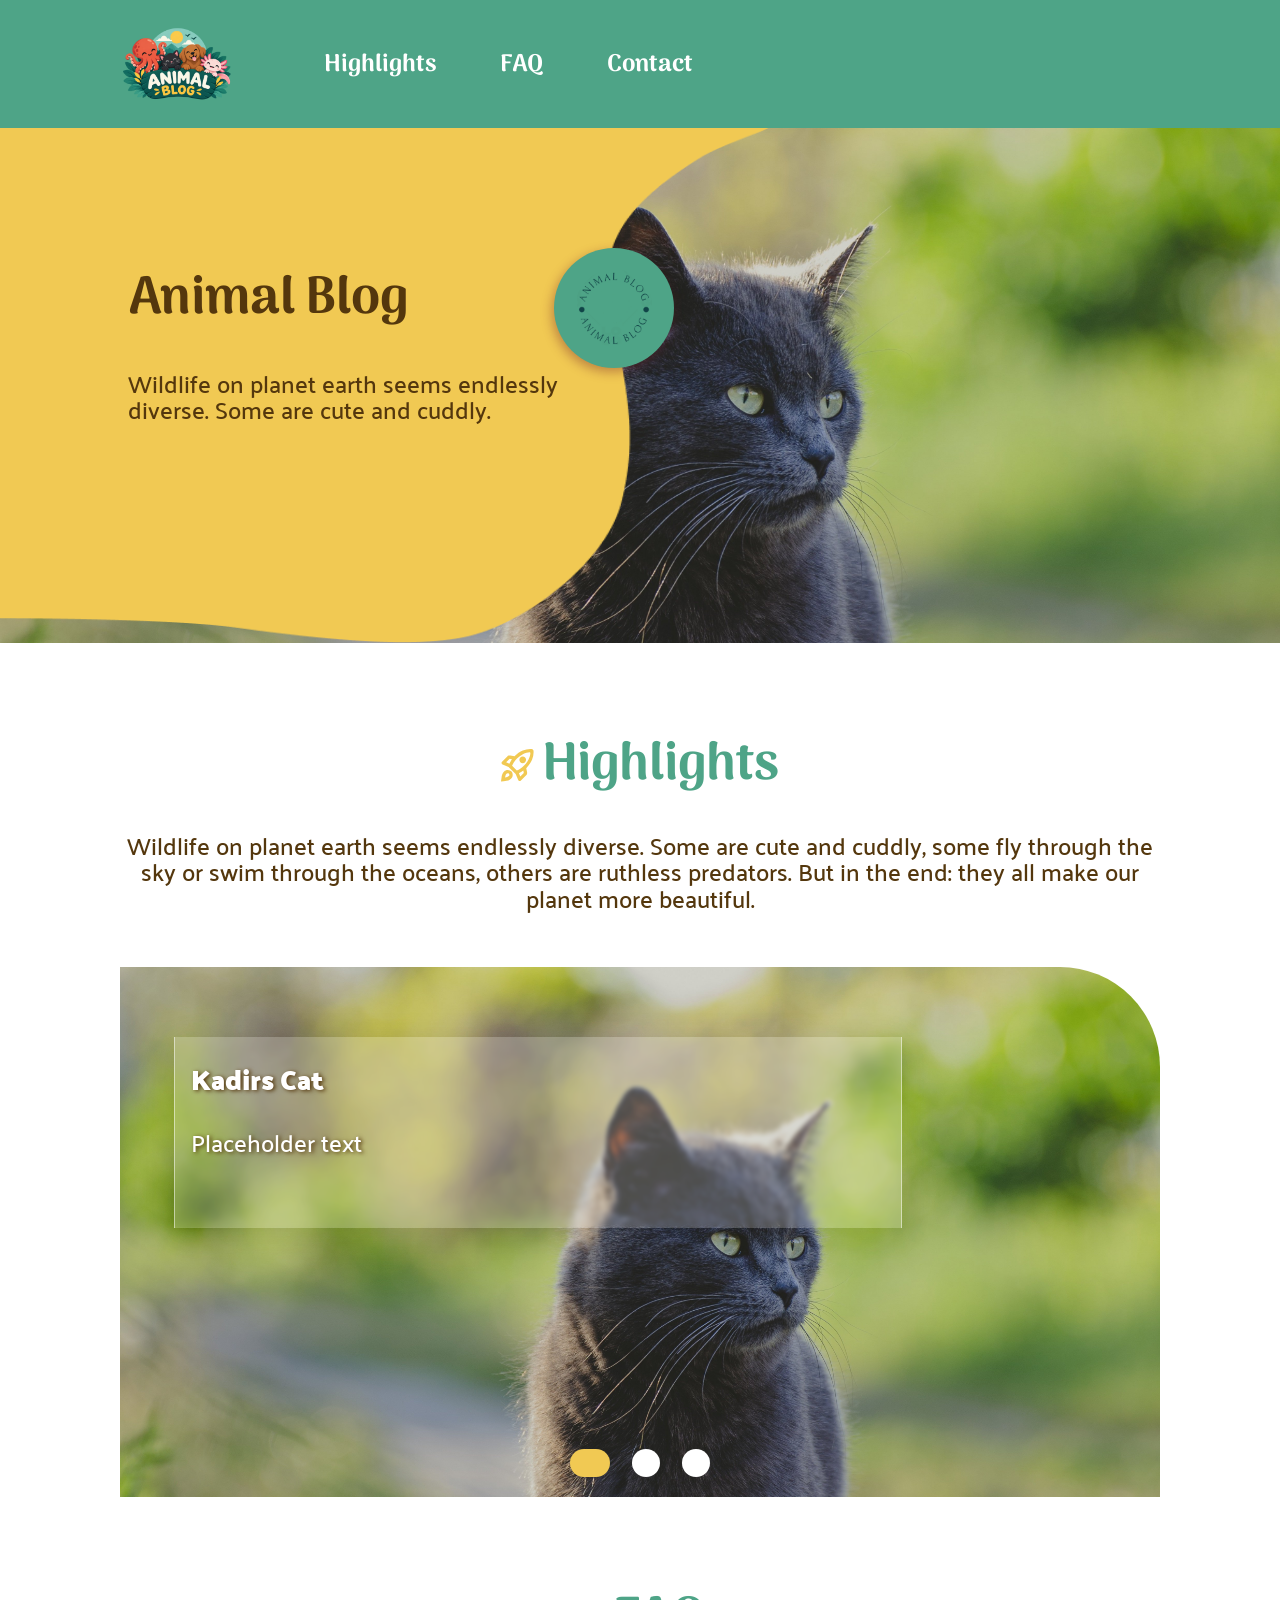
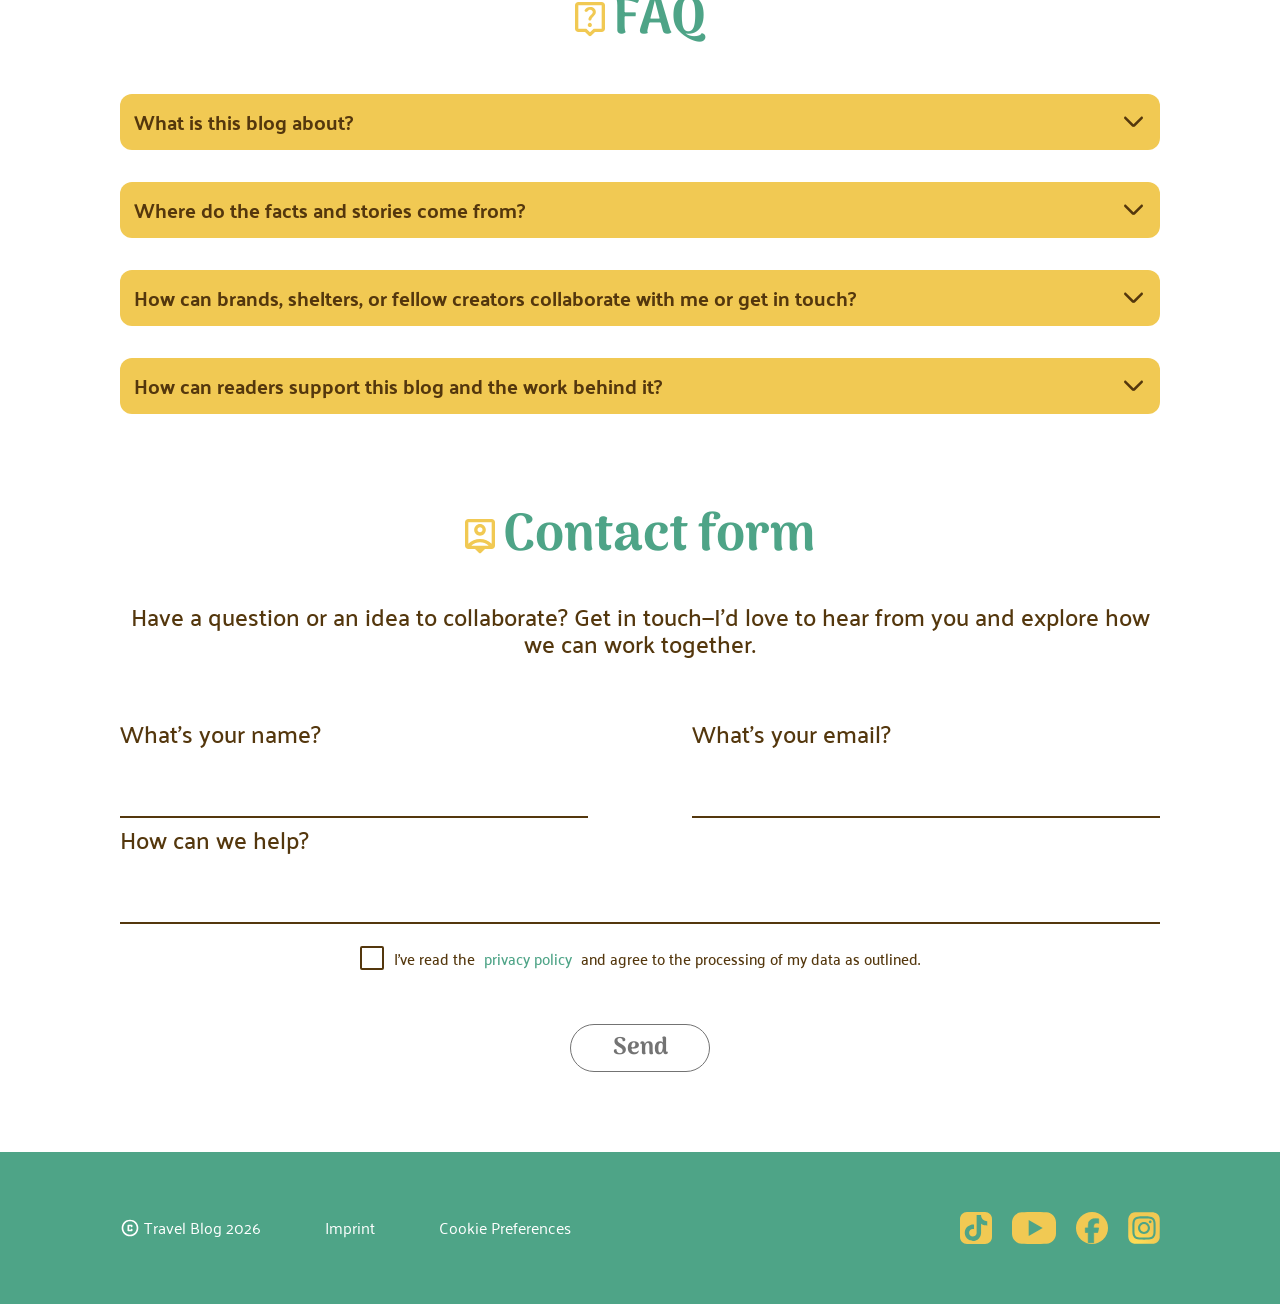
==== commit 194693db: "refactor: added stlye links for kadir" ====
--- a/index.html
+++ b/index.html
@@ -95,10 +95,10 @@
 
                         <div class="slider-wrapper">
                             <div class="slider-element element-kadir">
-                                <img
+                                <a href="./kadir.html"><img
                                     src="./assets/images/cat-landing.jpg"
                                     alt="Picture of a cat"
-                                />
+                                /></a>
                                 <div class="slider-text-overlay">
                                     <h3>Kadirs Cat</h3>
                                     <p>Placeholder text</p>
--- a/css/style.css
+++ b/css/style.css
@@ -134,9 +134,10 @@
 /* ==========================================================
    Header Section Tolga
    ========================================================== */
-.site-header>a {
-    display: flex;
-}
+.site-header > a {
+    display: flex;
+}
+
 .site-header {
     display: flex;
     justify-content: center;
@@ -145,7 +146,7 @@
     padding: 7px 0;
 }
 
-.site-header>a>img {
+.site-header > a > img {
     height: 56px;
 }
 
@@ -213,7 +214,7 @@
 .hero-background-image {
     position: absolute;
     inset: 0;
-    background: url('../assets/images/cat-landing.jpg') center / cover no-repeat;
+    background: url("../assets/images/cat-landing.jpg") center / cover no-repeat;
     /* Yol güncellendi */
     z-index: 1;
 }
@@ -239,12 +240,11 @@
 
 .hero-shape {
     position: absolute;
-   
+
     width: 60%;
     height: 100%;
     z-index: 2;
 }
-
 
 .hero-text {
     display: none;
@@ -322,12 +322,10 @@
    Hero Section Kadir ENDE
    ========================================================== */
 
-
-
 /* ==========================================================
    Slider Section
    ========================================================== */
-.slider-section>p {
+.slider-section > p {
     display: none;
 }
 
@@ -637,6 +635,7 @@
 footer {
     padding-bottom: 90px;
 }
+
 .green-footer {
     display: flex;
     justify-content: space-between;
@@ -658,6 +657,15 @@
     gap: 8px;
 }
 
+.green-left a {
+        color: inherit;
+        text-decoration: none;
+    }
+
+    .green-left a:hover {
+        text-decoration: underline;
+    }
+
 .copyright-icon {
     display: flex;
     gap: 4px;
@@ -710,7 +718,7 @@
         padding: 7px min(10vw, 120px);
     }
 
-    .site-header>a>img {
+    .site-header > a > img {
         height: clamp(3.5rem, 6vw, 4.75rem);
     }
 
@@ -827,24 +835,21 @@
     }
 
     .hero-section {
-    .hero-section {
         height: 515px;
     }
 
-
-     .hero-text {
+    .hero-text {
         display: block;
         position: absolute;
         top: 25%;
-        left: 10%;         
-        width: 40%; 
-        z-index: 5; 
-    }
-
+        left: 10%;
+        width: 40%;
+        z-index: 5;
+    }
 
     .hero-badge {
         position: absolute;
-        top: 35%; 
+        top: 35%;
         left: 48%;
         transform: translate(-50%, -50%);
         z-index: 10;
@@ -857,7 +862,8 @@
         margin-bottom: 28px;
         font-weight: 700;
     }
-.hero-description {
+
+    .hero-description {
         font-family: var(--p);
         font-size: var(--l-mobile);
         color: var(--secondary-brown);
@@ -865,7 +871,6 @@
         line-height: 110%;
     }
 
-
     footer {
         padding-bottom: 0;
     }
@@ -882,15 +887,6 @@
         gap: clamp(2rem, 5vw, 4.5rem);
     }
 
-    .green-left a {
-        color: inherit;
-        text-decoration: none;
-    }
-
-    .green-left a:hover{
-        text-decoration: underline;
-    }
-
     .copyright-icon {
         order: -1;
         align-items: center;
@@ -929,6 +925,7 @@
         .site-header {
             padding: 7px calc(50% - 600px);
         }
+
         .green-footer {
             padding: 60px calc(50% - 600px);
         }
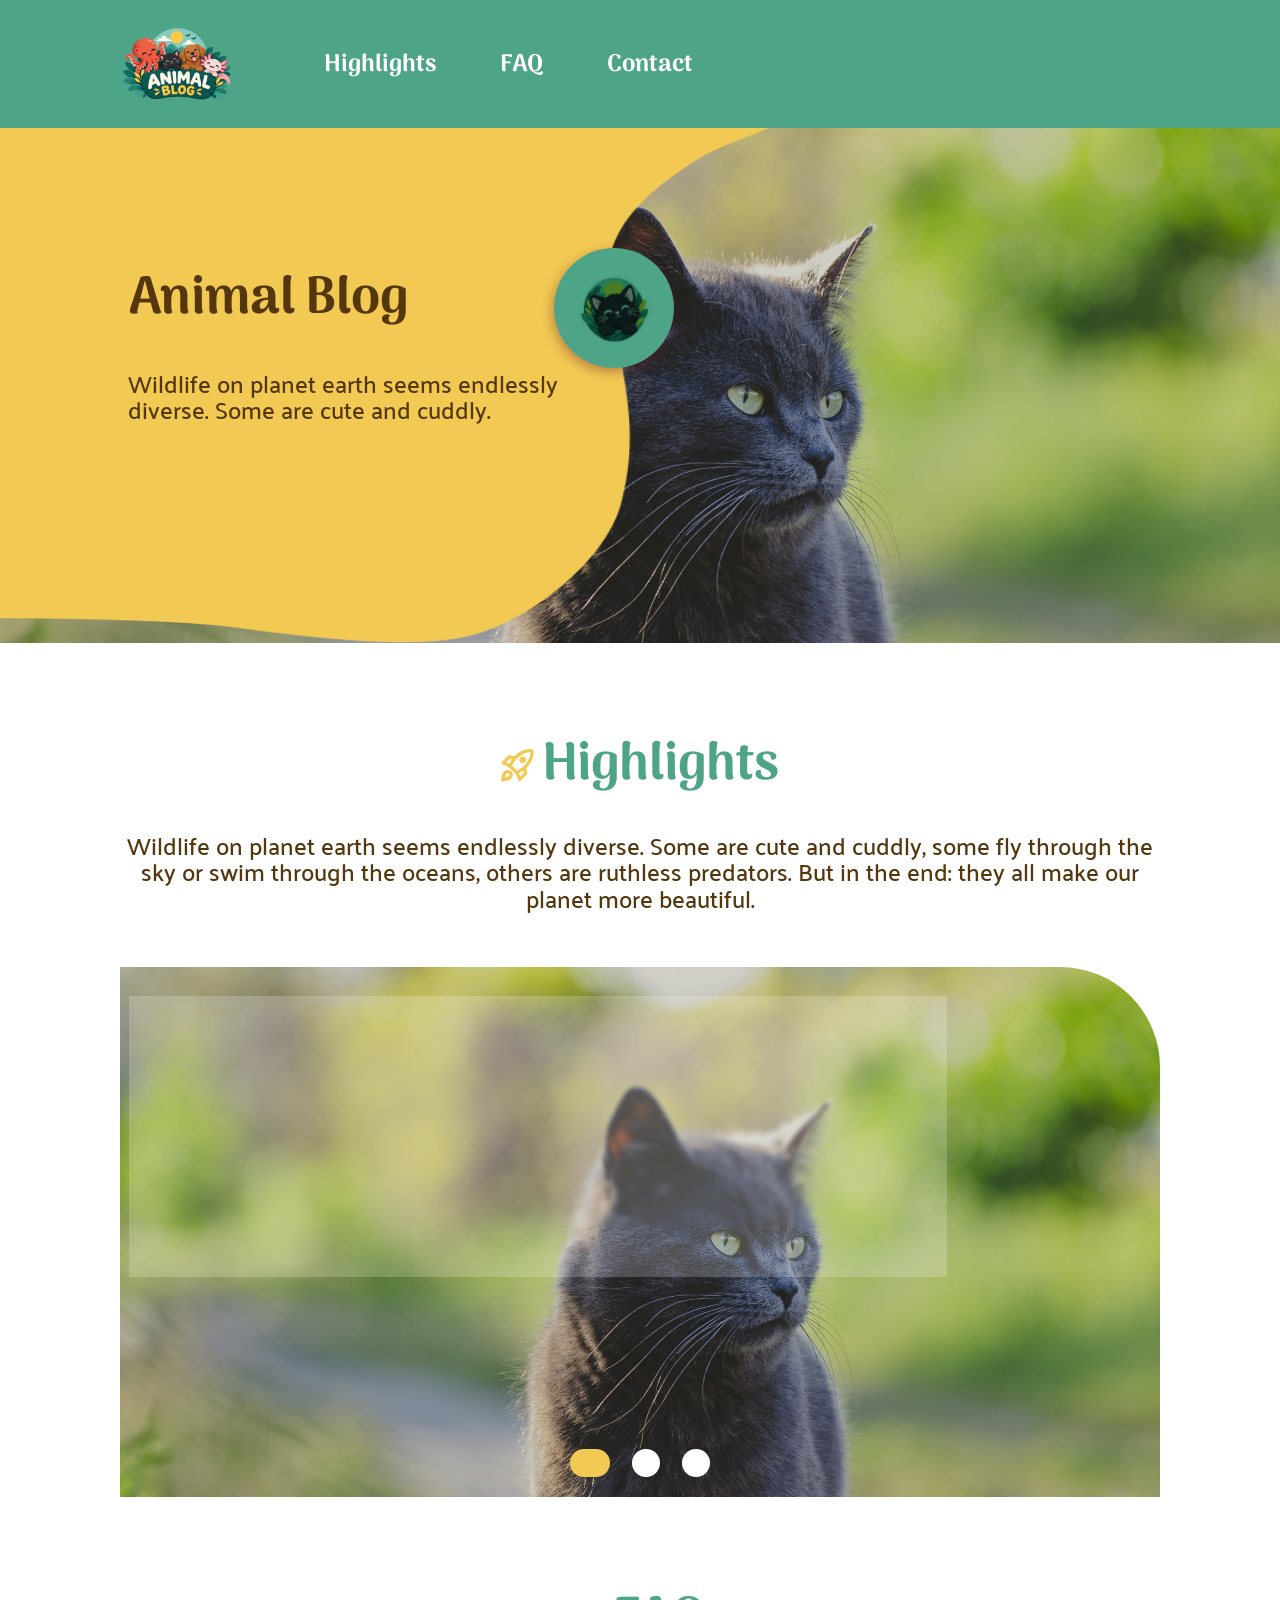
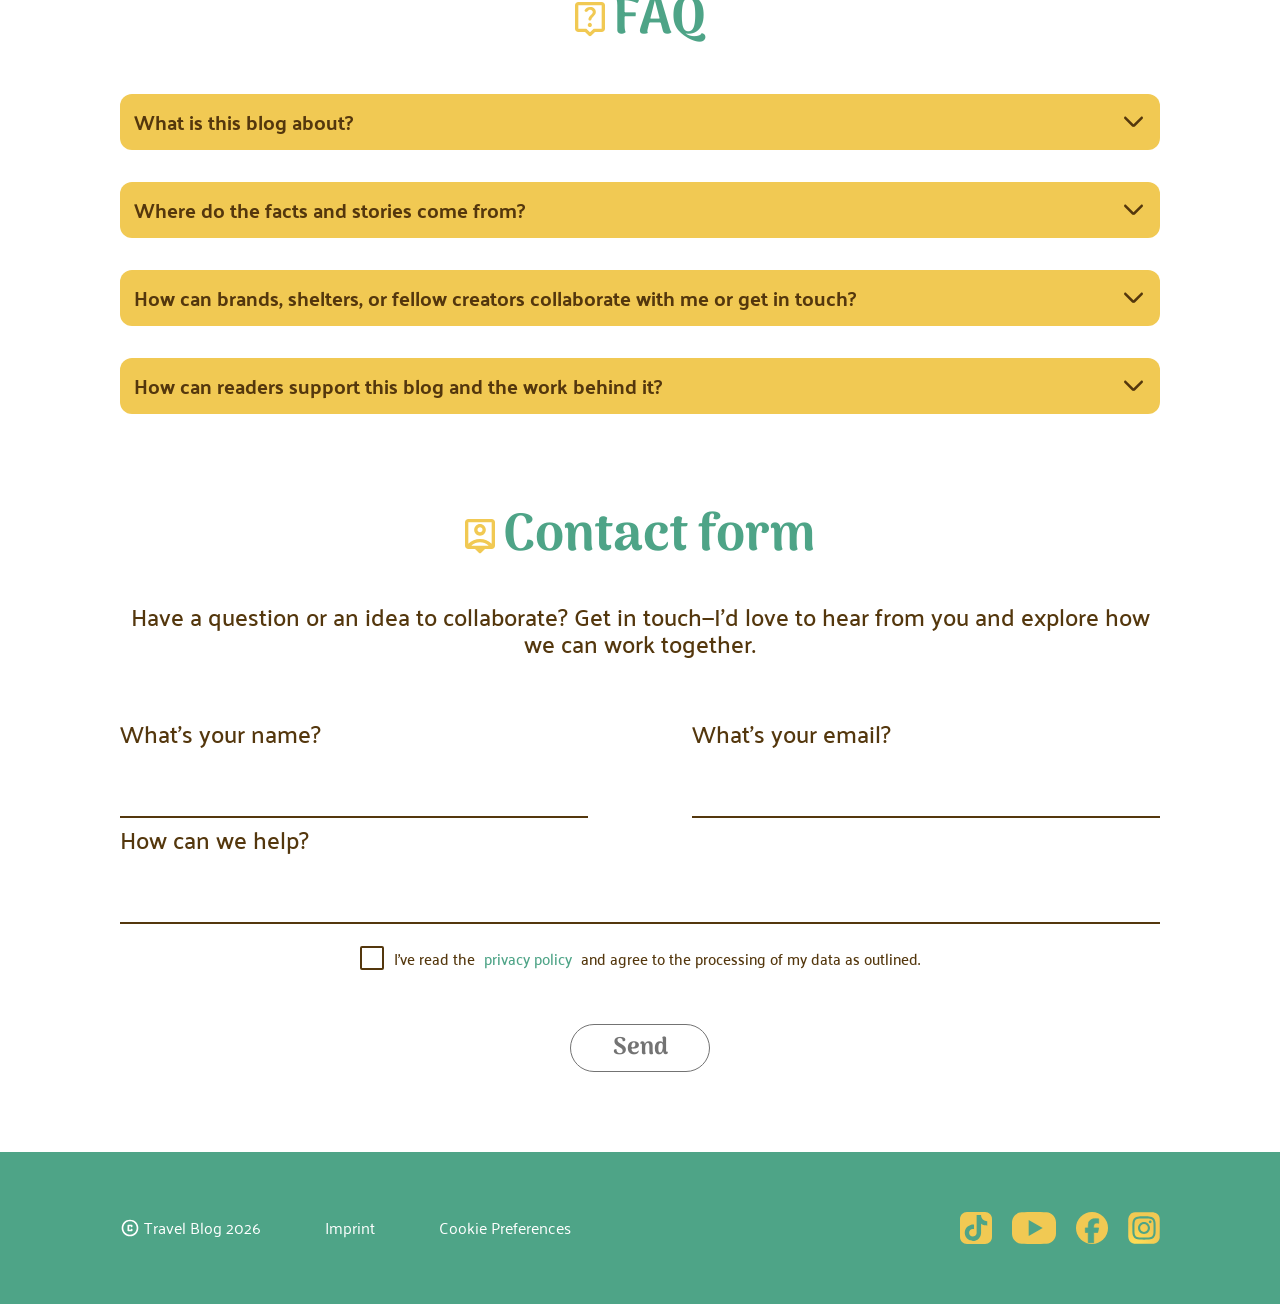
==== commit e4a74603: "style: added favicon" ====
--- a/index.html
+++ b/index.html
@@ -6,6 +6,7 @@
         <title>Animal Blog</title>
 
         <link rel="stylesheet" href="./css/style.css" />
+        <link rel="icon" type="image/x-icon" href="./assets/icons/favcat1.png">
     </head>
 
     <body>
@@ -62,7 +63,7 @@
     </div>
 
     <div class="hero-badge">
-        <img src="./assets/icons/animal-logo-neu.png" alt="Animal Blog" class="badge-logo" />
+        <img src="./assets/icons/favcat2.png" alt="Animal Blog" class="badge-logo" />
     </div>
 </section>
 
@@ -95,10 +96,10 @@
 
                         <div class="slider-wrapper">
                             <div class="slider-element element-kadir">
-                                <a href="./kadir.html"><img
+                                <img
                                     src="./assets/images/cat-landing.jpg"
                                     alt="Picture of a cat"
-                                /></a>
+                                />
                                 <div class="slider-text-overlay">
                                     <h3>Kadirs Cat</h3>
                                     <p>Placeholder text</p>
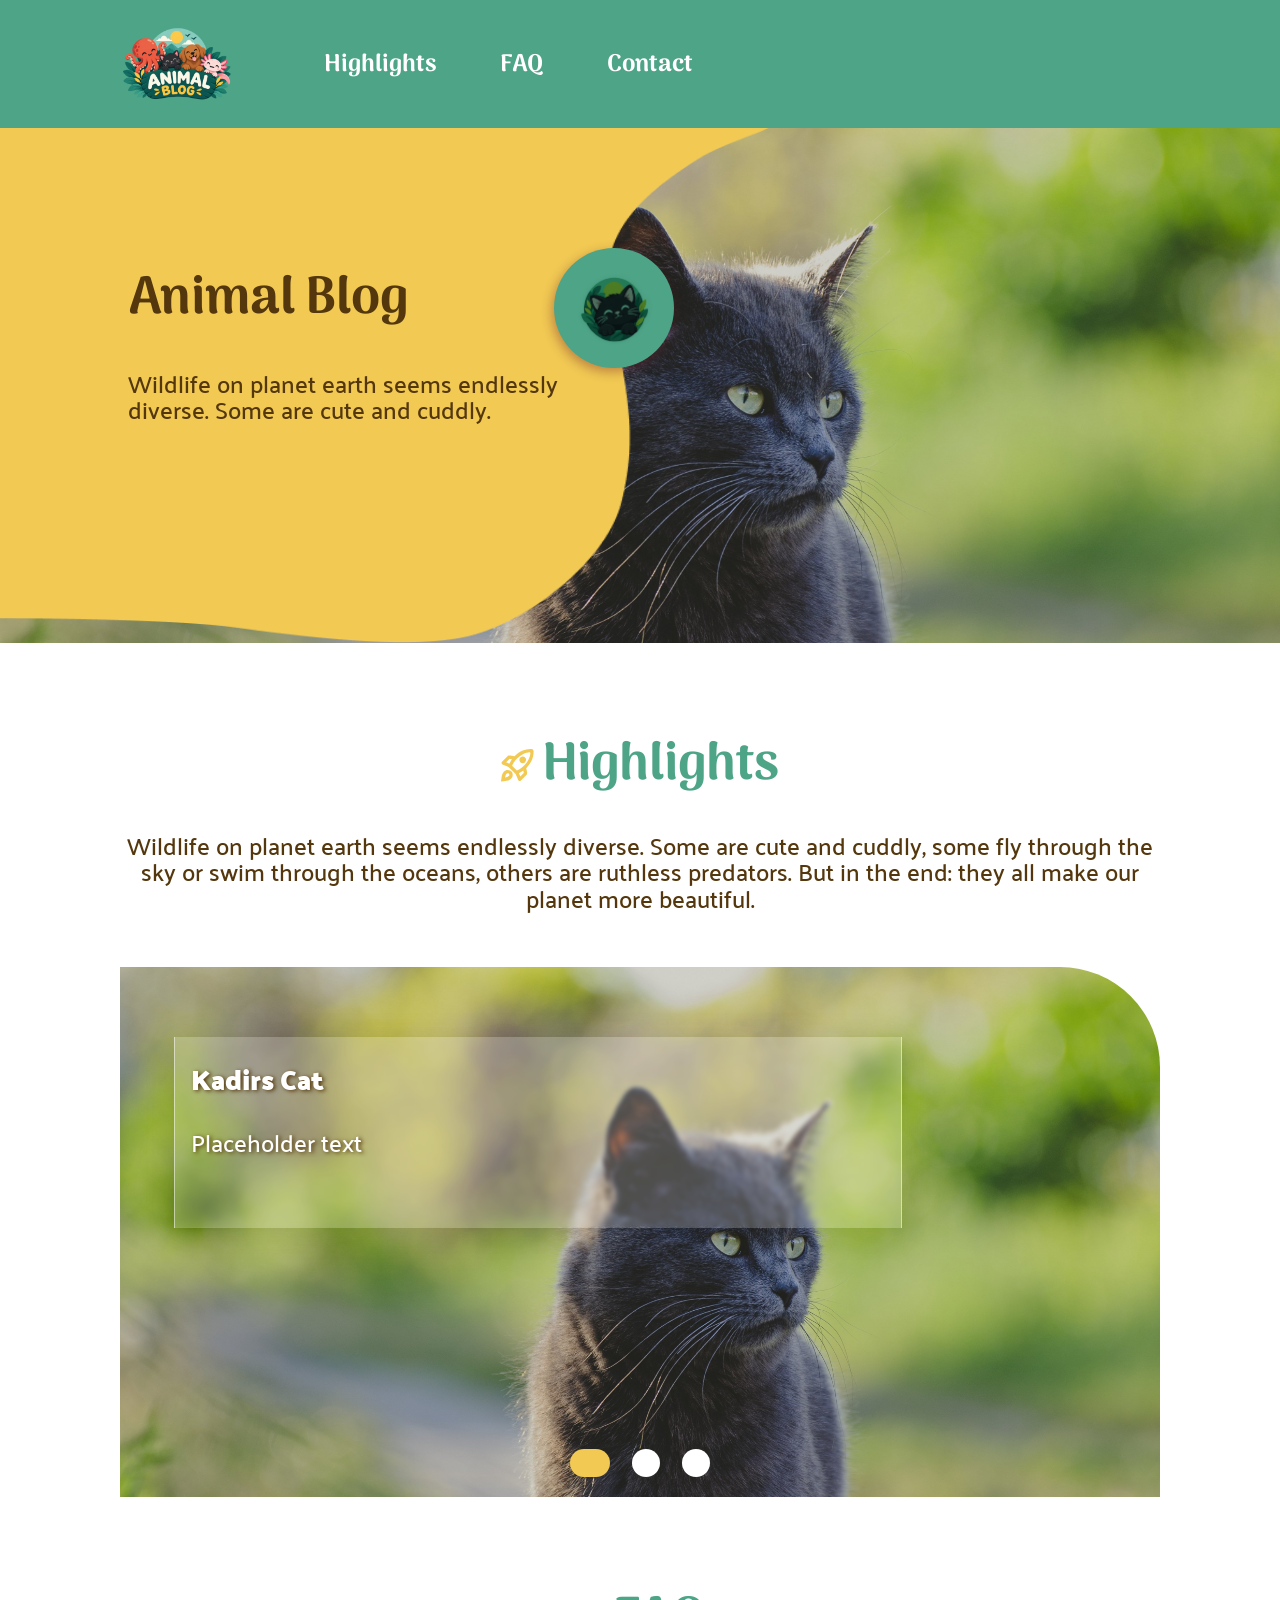
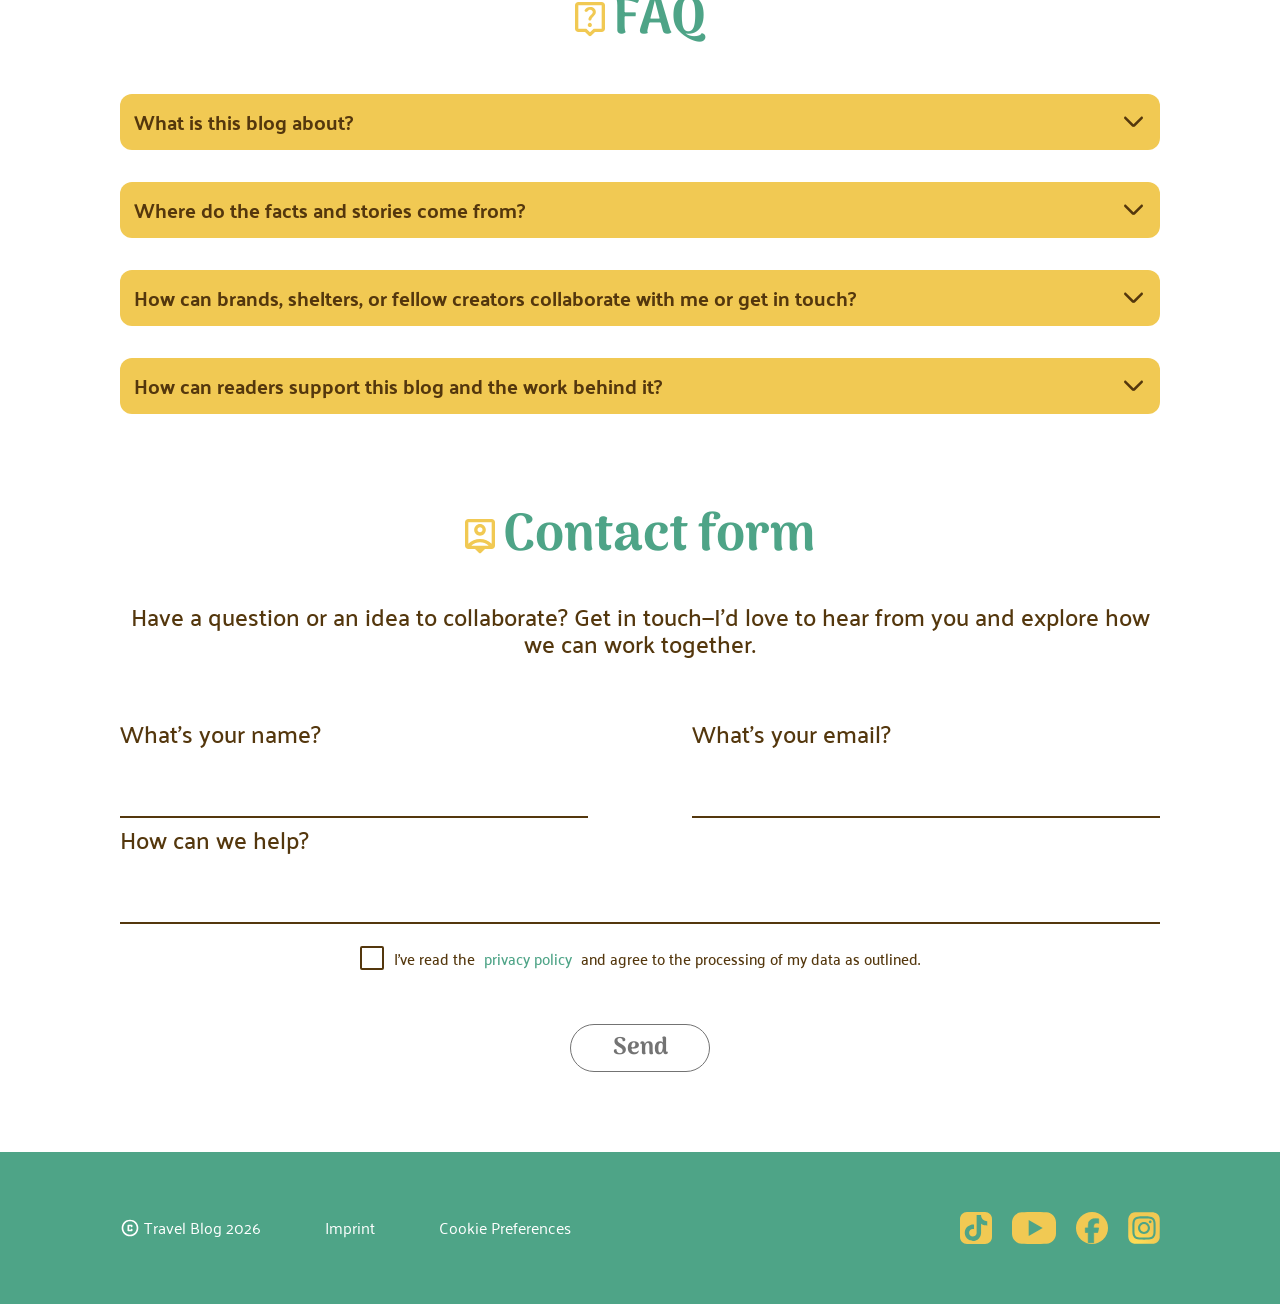
==== commit 1cb23b83: "Merge branch 'master' of https://github.com/Octopuzzled/animal-blog" ====
--- a/index.html
+++ b/index.html
@@ -96,10 +96,10 @@
 
                         <div class="slider-wrapper">
                             <div class="slider-element element-kadir">
-                                <img
+                                <a href="./kadir.html"><img
                                     src="./assets/images/cat-landing.jpg"
                                     alt="Picture of a cat"
-                                />
+                                /></a>
                                 <div class="slider-text-overlay">
                                     <h3>Kadirs Cat</h3>
                                     <p>Placeholder text</p>
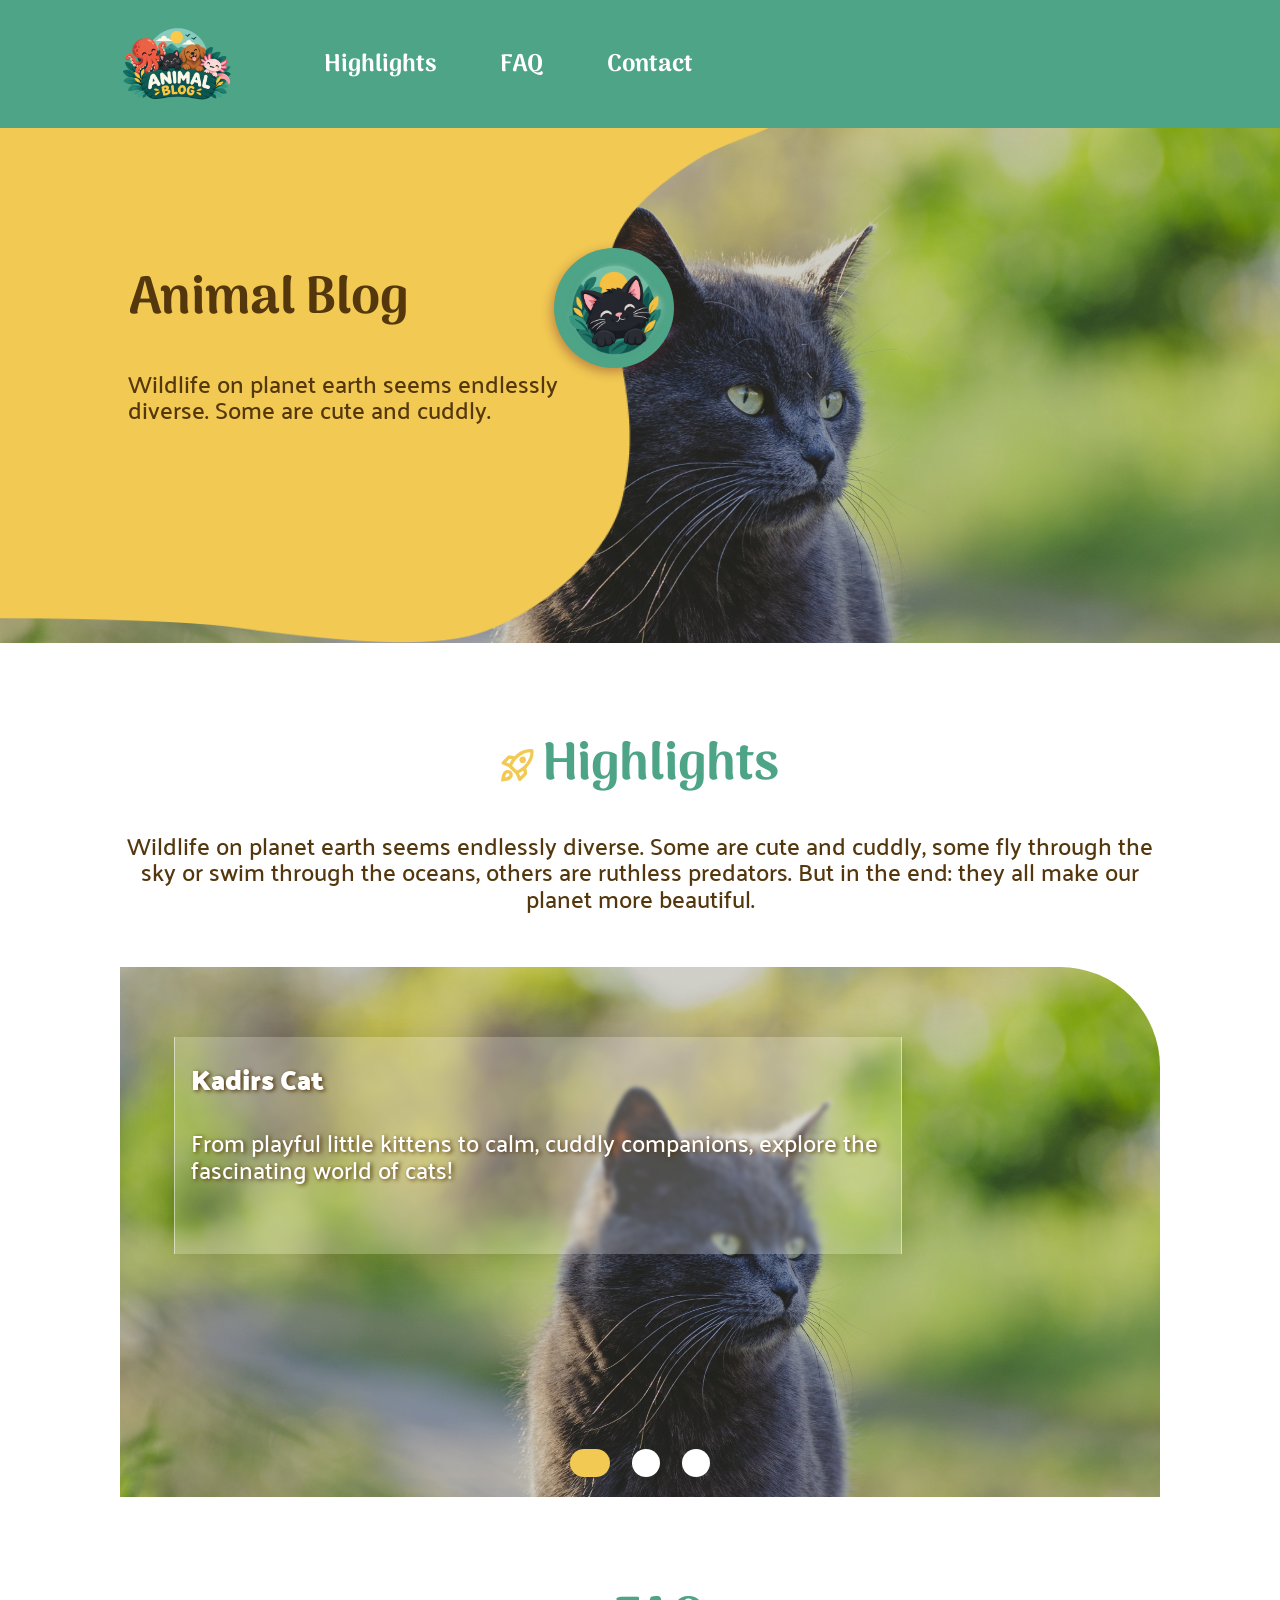
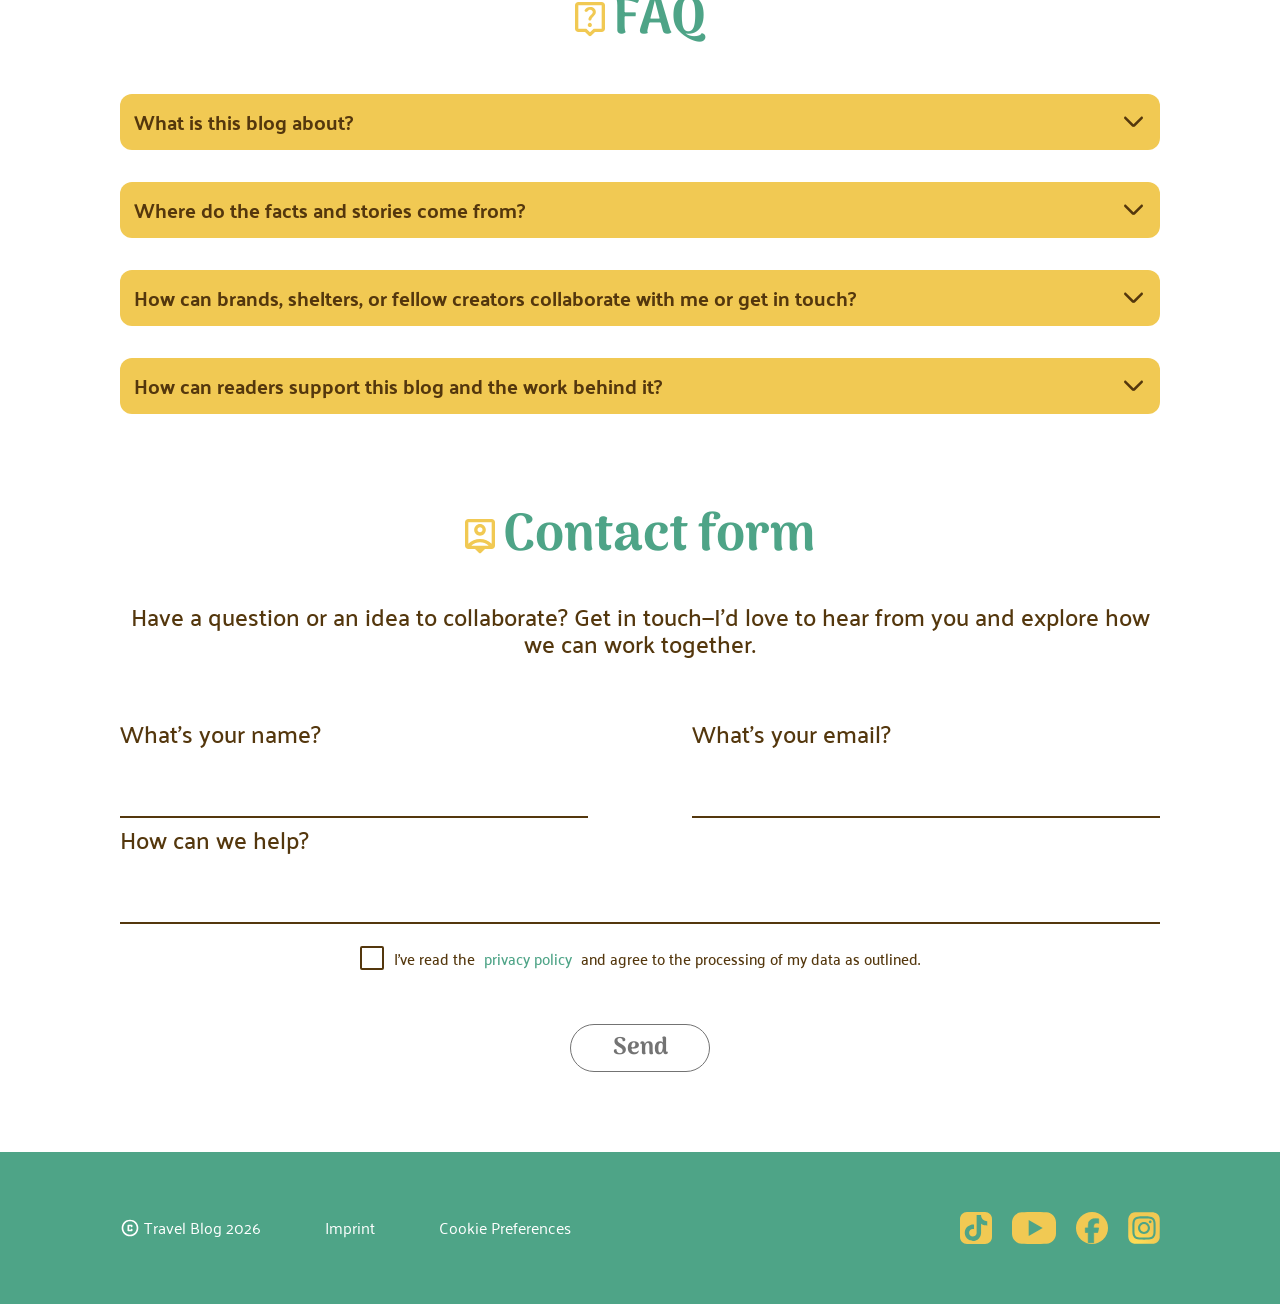
==== commit 984372b7: "style: added cat slider text" ====
--- a/index.html
+++ b/index.html
@@ -102,7 +102,7 @@
                                 /></a>
                                 <div class="slider-text-overlay">
                                     <h3>Kadirs Cat</h3>
-                                    <p>Placeholder text</p>
+                                    <p>From playful little kittens to calm, cuddly companions, explore the fascinating world of cats!</p>
                                 </div>
                             </div>
                             <div class="slider-element element-paloma">
--- a/css/style.css
+++ b/css/style.css
@@ -293,14 +293,13 @@
 
 .badge-logo {
     position: absolute;
-    width: 65%;
+    width: 90%;
     /* %31 çok küçüktü, kutuyu güzel kaplasın diye %65 yapıldı */
-    height: 65%;
+    height: 90%;
     /* Logonun basık durmaması için yükseklik eşitlendi */
     object-fit: contain;
     /* Logonun sünmesi/bozulması engellendi */
     border-radius: 50%;
-    mix-blend-mode: multiply;
 
     animation-name: animaldrehen;
     animation-duration: 75s;
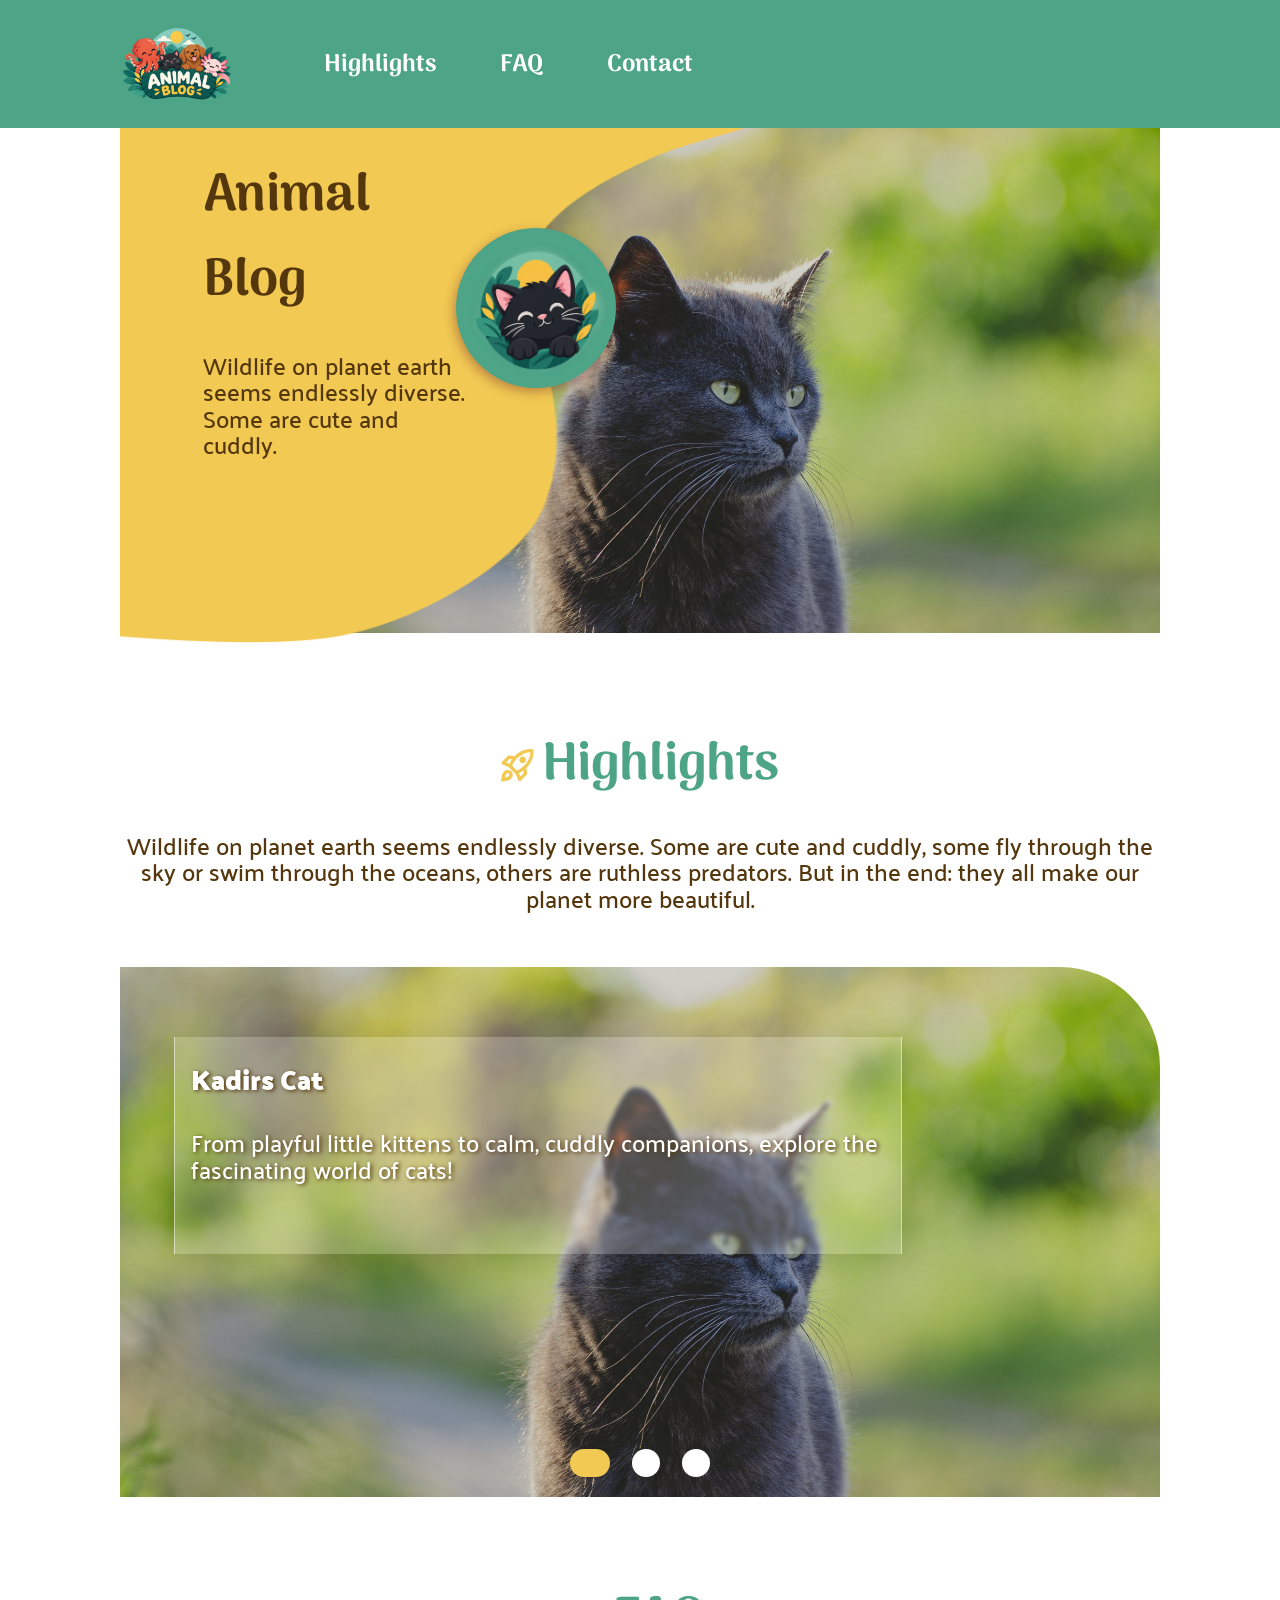
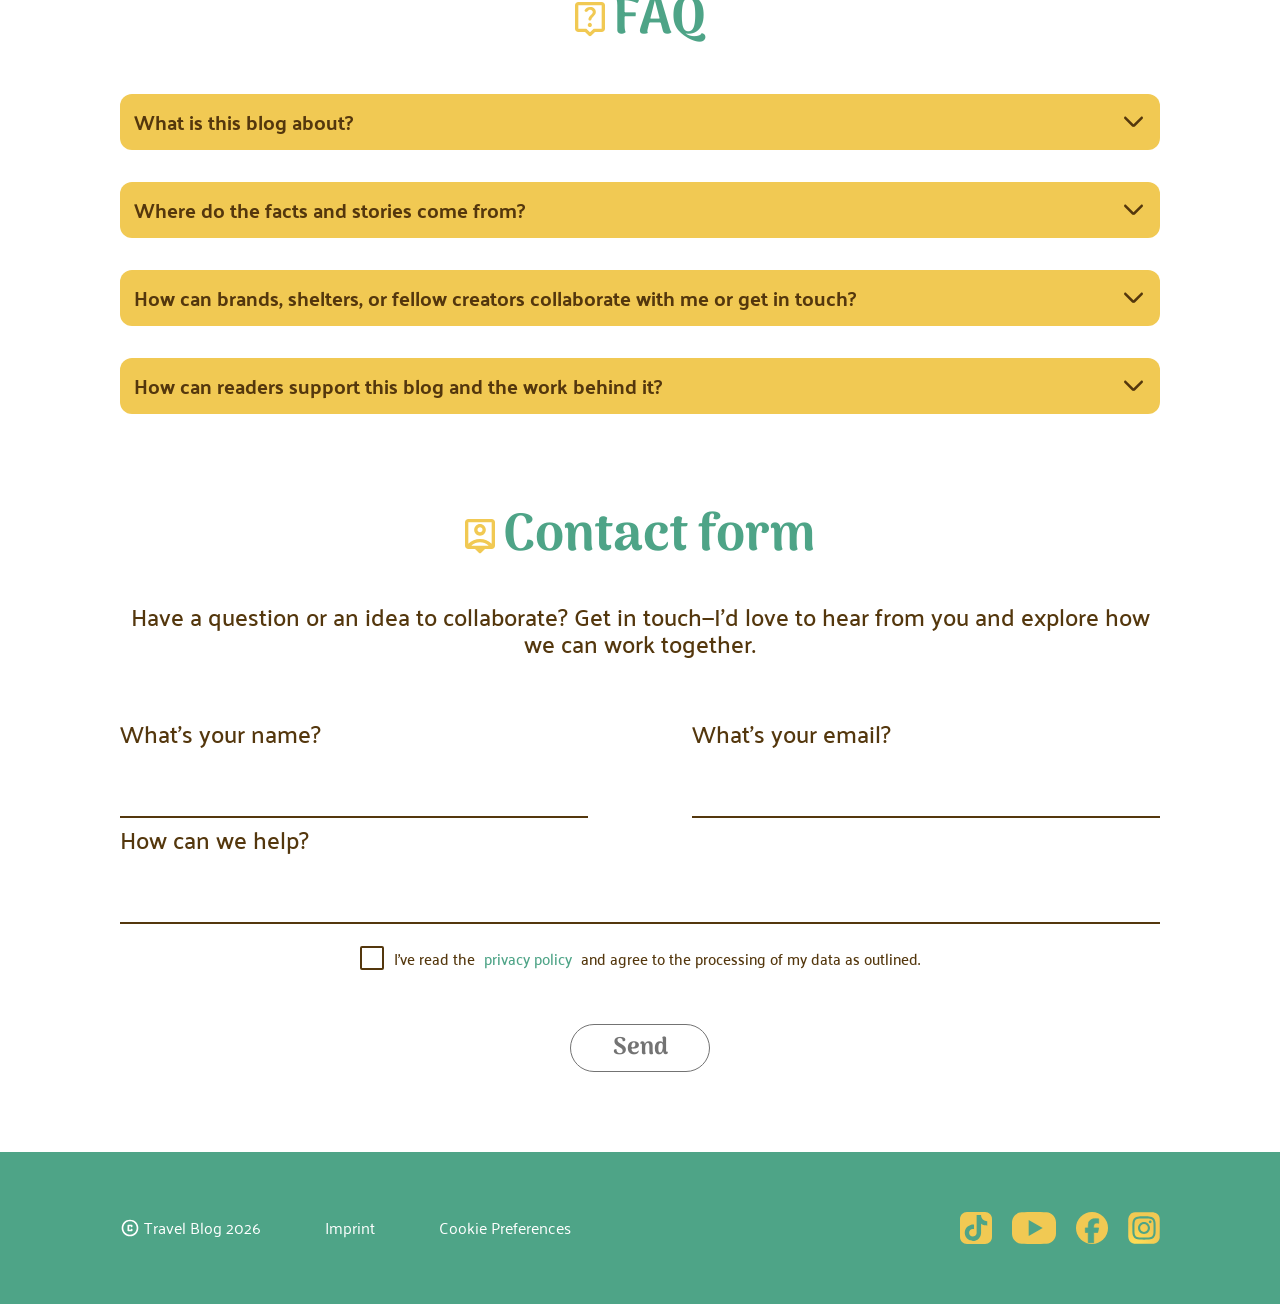
==== commit 879eeafe: "fix: moved hero-section to main" ====
--- a/index.html
+++ b/index.html
@@ -6,7 +6,11 @@
         <title>Animal Blog</title>
 
         <link rel="stylesheet" href="./css/style.css" />
-        <link rel="icon" type="image/x-icon" href="./assets/icons/favcat1.png">
+        <link
+            rel="icon"
+            type="image/x-icon"
+            href="./assets/icons/favcat1.png"
+        />
     </head>
 
     <body>
@@ -44,31 +48,36 @@
             </ul>
         </header>
 
-   <!-- ==========================================================
-   Hero Section (Kapadokya Yazısı ve Katman Düzenlemesi)
-   ========================================================== -->
-<section class="hero-section">
-    <!-- En arka katman: Kedi resmi -->
-    <div class="hero-background-image" aria-hidden="true"></div>
-    
-    <!-- Orta katman: Sarı dalga şekli (Yol hatası giderildi, nokta eklendi) -->
-    <img class="hero-shape" src="./assets/icons/vector-16.png" alt="" aria-hidden="true" />
-
-    <!-- Ön katman: Sarı alanın üstüne gelecek Kapadokya Başlık ve Açıklaması -->
-    <div class="hero-text">
-        <h1 class="hero-title">Animal Blog</h1>
-        <p class="hero-description">
-          Wildlife on planet earth seems endlessly diverse. Some are cute and cuddly.
-        </p>
-    </div>
-
-    <div class="hero-badge">
-        <img src="./assets/icons/favcat2.png" alt="Animal Blog" class="badge-logo" />
-    </div>
-</section>
-
-
         <main>
+            <section class="hero-section">
+                <!-- En arka katman: Kedi resmi -->
+                <div class="hero-background-image" aria-hidden="true"></div>
+
+                <!-- Orta katman: Sarı dalga şekli (Yol hatası giderildi, nokta eklendi) -->
+                <img
+                    class="hero-shape"
+                    src="./assets/icons/vector-16.png"
+                    alt=""
+                    aria-hidden="true"
+                />
+
+                <!-- Ön katman: Sarı alanın üstüne gelecek Kapadokya Başlık ve Açıklaması -->
+                <div class="hero-text">
+                    <h1 class="hero-title">Animal Blog</h1>
+                    <p class="hero-description">
+                        Wildlife on planet earth seems endlessly diverse. Some
+                        are cute and cuddly.
+                    </p>
+                </div>
+
+                <div class="hero-badge">
+                    <img
+                        src="./assets/icons/favcat2.png"
+                        alt="Animal Blog"
+                        class="badge-logo"
+                    />
+                </div>
+            </section>
             <section class="slider-section" id="highlights">
                 <section class="section-heading">
                     <img
@@ -96,13 +105,18 @@
 
                         <div class="slider-wrapper">
                             <div class="slider-element element-kadir">
-                                <a href="./kadir.html"><img
-                                    src="./assets/images/cat-landing.jpg"
-                                    alt="Picture of a cat"
+                                <a href="./kadir.html"
+                                    ><img
+                                        src="./assets/images/cat-landing.jpg"
+                                        alt="Picture of a cat"
                                 /></a>
                                 <div class="slider-text-overlay">
                                     <h3>Kadirs Cat</h3>
-                                    <p>From playful little kittens to calm, cuddly companions, explore the fascinating world of cats!</p>
+                                    <p>
+                                        From playful little kittens to calm,
+                                        cuddly companions, explore the
+                                        fascinating world of cats!
+                                    </p>
                                 </div>
                             </div>
                             <div class="slider-element element-paloma">
--- a/css/style.css
+++ b/css/style.css
@@ -122,13 +122,18 @@
     scroll-behavior: smooth;
 }
 
+body {
+    display: flex;
+    flex-direction: column;
+    min-height: 100vh;
+}
+
 main {
-    margin-inline: var(--spacing-md);
+    padding-inline: max(16px, calc(50% - 720px));
 
     display: flex;
     flex-direction: column;
-
-    max-width: 1440px;
+    flex: 1;
 }
 
 /* ==========================================================
@@ -205,9 +210,7 @@
     position: relative;
     height: 300px;
     /* Mobilde çok yüksek olmaması için düşürüldü */
-    margin-inline: auto;
     overflow: hidden;
-    background-color: #f4f4f4;
     /* Resim yüklenene kadar görünürlük testi için gri arka plan */
 }
 
@@ -217,32 +220,31 @@
     background: url("../assets/images/cat-landing.jpg") center / cover no-repeat;
     /* Yol güncellendi */
     z-index: 1;
+    height: 98%;
 }
 
 .hero-badge {
     position: absolute;
-    top: 50%;
-    /* Mobilde dikeyde tam ortalamak için */
-    left: 50%;
-    /* Mobilde yatayda tam ortalamak için */
+    top: 35%;
+    left: 35%;
     transform: translate(-50%, -50%);
-    width: 140px;
-    /* Biraz daha belirgin yapıldı */
-    height: 140px;
+    width: 120px;
+    height: 120px;
     background-color: var(--primary-green);
     border-radius: 50%;
     display: flex;
     justify-content: center;
     align-items: center;
-    box-shadow: -2px 4px 10.8px 0px rgba(0, 0, 0, 0.2);
+    box-shadow: -2px 4px 10.8px 0px rgba(116, 33, 40, 0.4);
     z-index: 10;
 }
 
 .hero-shape {
     position: absolute;
+    left: -10%;
 
     width: 60%;
-    height: 100%;
+    height: 60%;
     z-index: 2;
 }
 
@@ -275,22 +277,6 @@
     color: var(--secondary-brown);
 }
 
-.hero-badge {
-    position: absolute;
-    top: 140px;
-    left: 45%;
-    transform: translate(-50%, -50%);
-    width: 120px;
-    height: 120px;
-    background-color: var(--primary-green);
-    border-radius: 50%;
-    display: flex;
-    justify-content: center;
-    align-items: center;
-    box-shadow: -2px 4px 10.8px 0px rgba(116, 33, 40, 0.4);
-    z-index: 10;
-}
-
 .badge-logo {
     position: absolute;
     width: 90%;
@@ -364,6 +350,8 @@
     cursor: pointer;
 
     margin-bottom: 20px;
+
+    transition: all 0.3s ease;
 }
 
 .slider input:checked {
@@ -379,7 +367,7 @@
     position: absolute;
     display: flex;
 
-    transition: all 1s ease-in-out;
+    transition: all 1s ease;
 }
 
 .slider-element {
@@ -657,13 +645,13 @@
 }
 
 .green-left a {
-        color: inherit;
-        text-decoration: none;
-    }
-
-    .green-left a:hover {
-        text-decoration: underline;
-    }
+    color: inherit;
+    text-decoration: none;
+}
+
+.green-left a:hover {
+    text-decoration: underline;
+}
 
 .copyright-icon {
     display: flex;
@@ -702,7 +690,61 @@
 
 @media (min-width: 788px) {
     main {
-        padding-inline: 120px;
+        padding-inline: max(120px, calc(50% - 720px));
+    }
+
+    .hero-section {
+        height: 515px;
+    }
+
+    .hero-text {
+        display: block;
+        position: absolute;
+        top: 5%;
+        z-index: 5;
+        padding-inline: 10px;
+    }
+
+    .hero-title {
+        font-family: var(--h2);
+        font-size: var(--h2-desktop);
+        color: var(--secondary-brown);
+        margin-bottom: 28px;
+        font-weight: 700;
+    }
+
+    .hero-description {
+        font-family: var(--p);
+        font-size: var(--l-mobile);
+        color: var(--secondary-brown);
+        font-weight: 500;
+        line-height: 110%;
+    }
+
+    .hero-badge {
+        position: absolute;
+        top: 35%;
+        left: 40%;
+        transform: translate(-50%, -50%);
+        width: 160px;
+        height: 160px;
+        background-color: var(--primary-green);
+        border-radius: 50%;
+        display: flex;
+        justify-content: center;
+        align-items: center;
+        box-shadow: -2px 4px 10.8px 0px rgba(116, 33, 40, 0.4);
+        z-index: 10;
+        padding: 10px;
+    }
+
+    .hero-shape {
+        position: absolute;
+        left: -40%;
+
+        width: 100%;
+        height: 100%;
+        z-index: 2;
     }
 
     .section-heading h2 {
@@ -833,43 +875,6 @@
         padding-top: 32px;
     }
 
-    .hero-section {
-        height: 515px;
-    }
-
-    .hero-text {
-        display: block;
-        position: absolute;
-        top: 25%;
-        left: 10%;
-        width: 40%;
-        z-index: 5;
-    }
-
-    .hero-badge {
-        position: absolute;
-        top: 35%;
-        left: 48%;
-        transform: translate(-50%, -50%);
-        z-index: 10;
-    }
-
-    .hero-title {
-        font-family: var(--h2);
-        font-size: var(--h2-desktop);
-        color: var(--secondary-brown);
-        margin-bottom: 28px;
-        font-weight: 700;
-    }
-
-    .hero-description {
-        font-family: var(--p);
-        font-size: var(--l-mobile);
-        color: var(--secondary-brown);
-        font-weight: 500;
-        line-height: 110%;
-    }
-
     footer {
         padding-bottom: 0;
     }
@@ -906,27 +911,22 @@
 }
 
 @media (min-width: 1200px) {
-    main {
-        max-width: 1440px;
-        margin-inline: auto;
-    }
-
     .form-neighours {
         display: flex;
         gap: 100px;
     }
 
-    .form-neighours div {
+    .form-neighbours div {
         width: 50%;
     }
 
     @media (min-width: 1440px) {
         .site-header {
-            padding: 7px calc(50% - 600px);
+            padding: 7px calc(50% - 720px);
         }
 
         .green-footer {
-            padding: 60px calc(50% - 600px);
+            padding: 60px calc(50% - 720px);
         }
     }
 }
